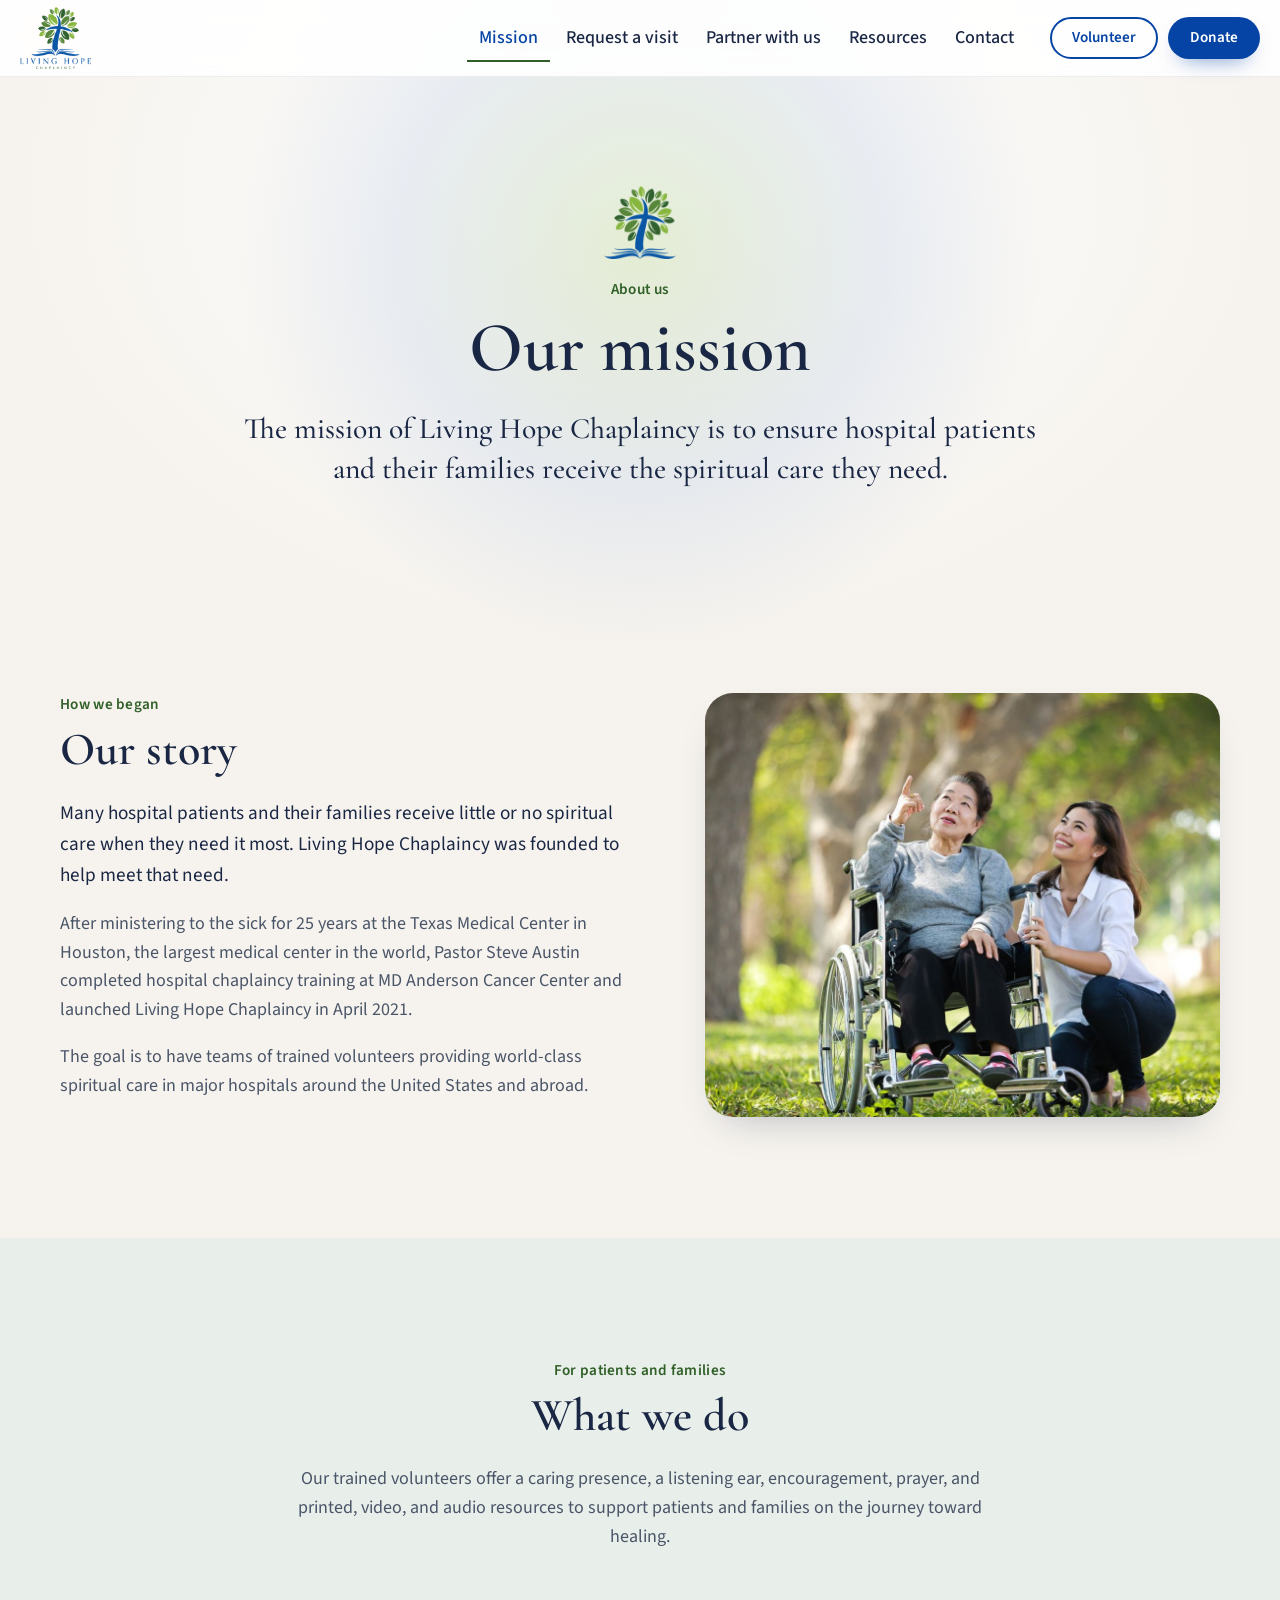
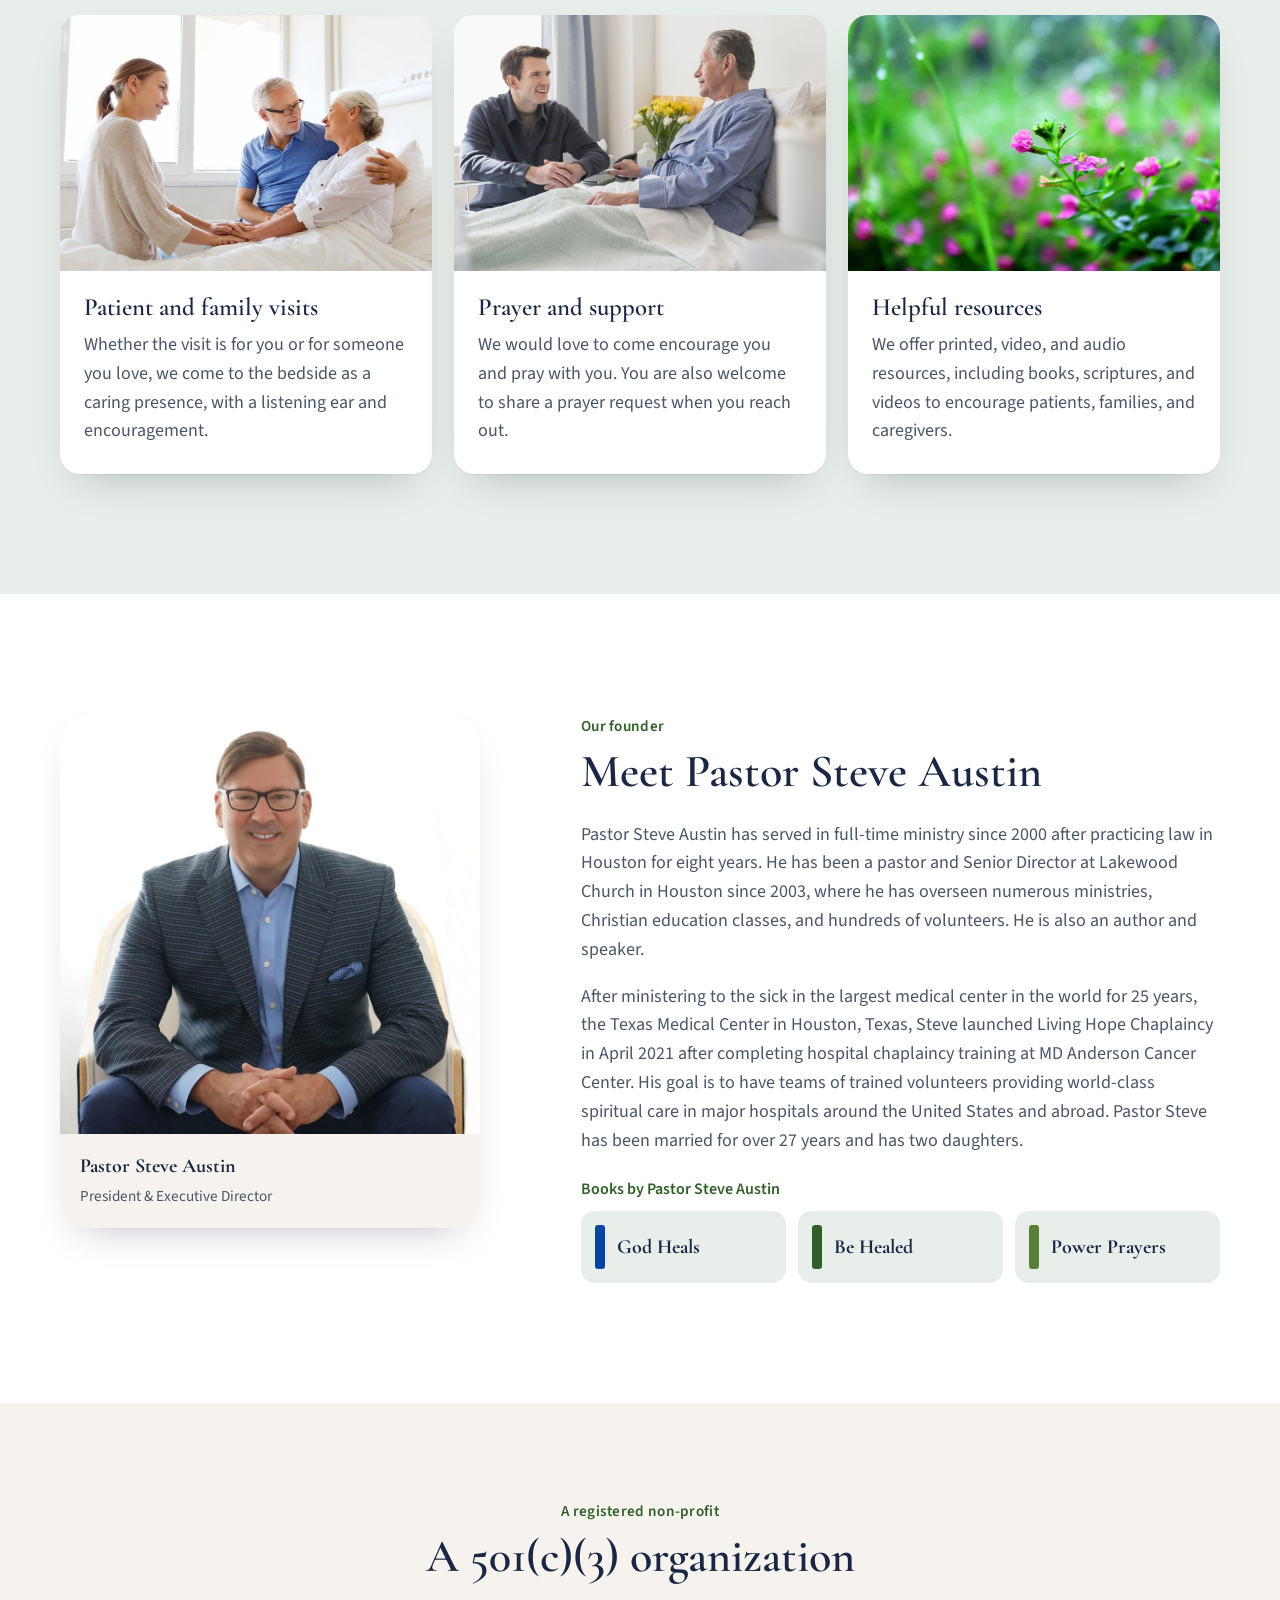
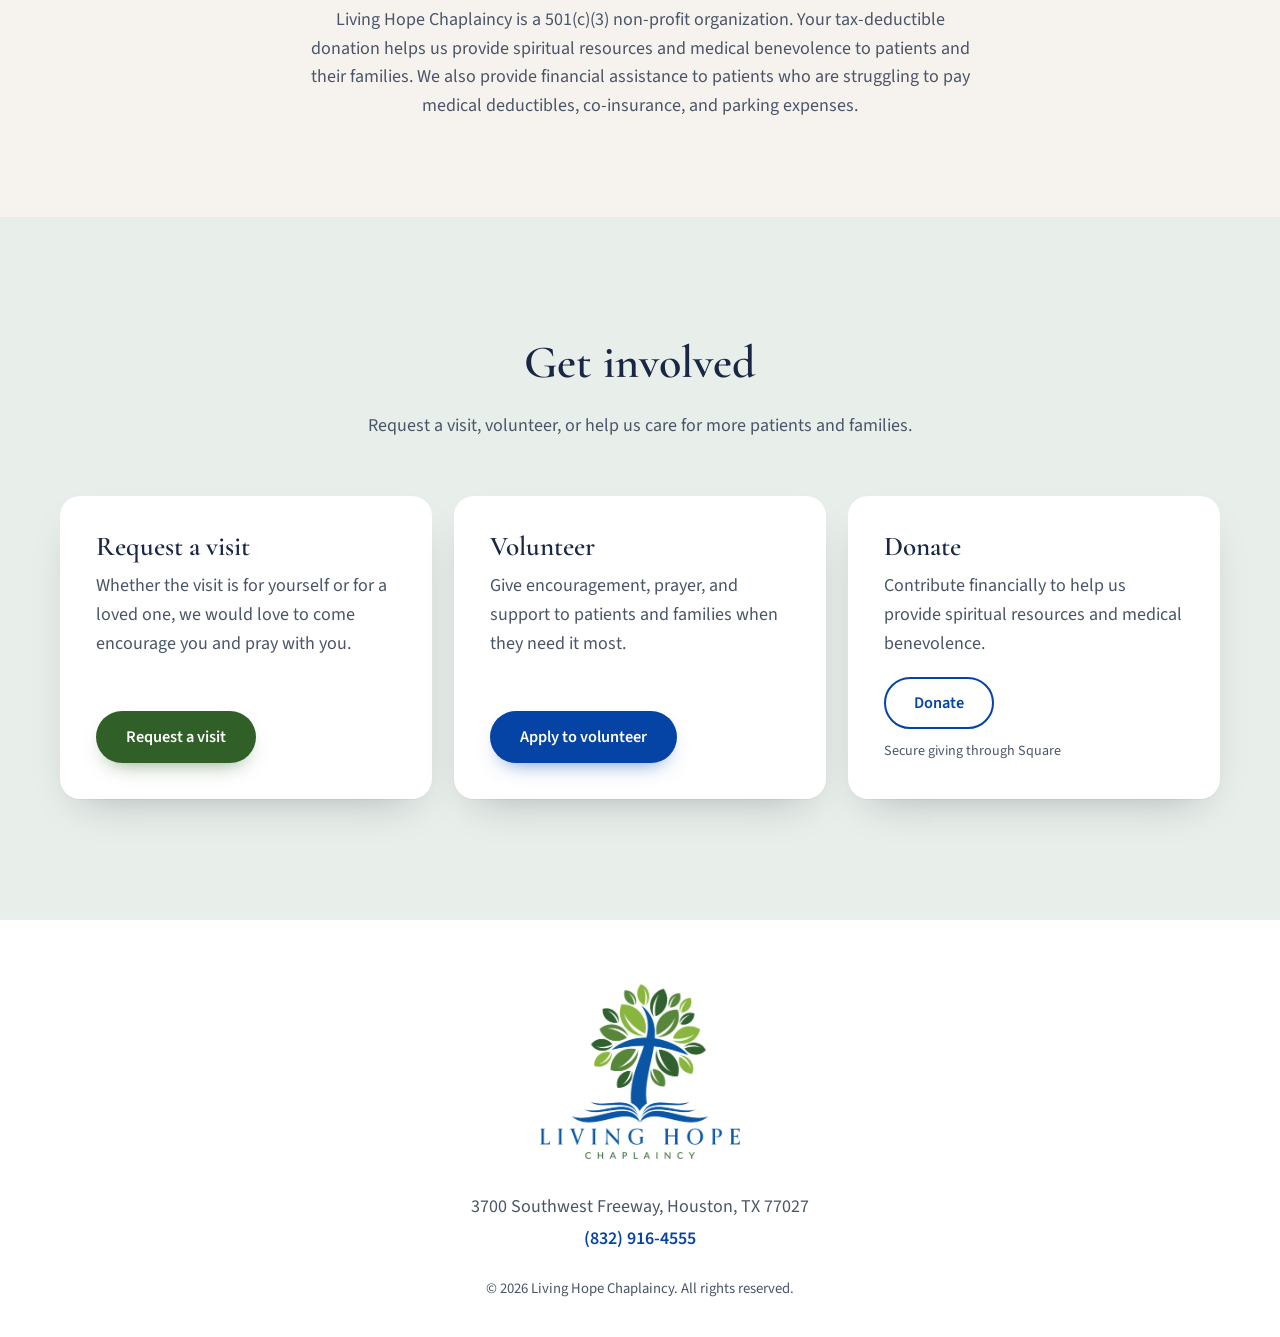
==== about.html @ fe4d86c7 "Sync the GitHub Pages site to the tested v2 files. Adds the About, Partners, and Volunteer pages, re" ====
<!doctype html>
<html lang="en">
<head>
  <meta charset="utf-8">
  <meta name="viewport" content="width=device-width, initial-scale=1">
  <title>Our mission | Living Hope Chaplaincy</title>
  <meta name="description" content="Living Hope Chaplaincy is a Houston 501(c)(3) hospital chaplaincy. Trained volunteers offer patients and families a caring presence, a listening ear, prayer, and helpful resources.">
  <meta name="theme-color" content="#0544A4">
  <meta property="og:title" content="Our mission | Living Hope Chaplaincy">
  <meta property="og:description" content="Hospital chaplaincy in Houston, founded by Pastor Steve Austin in 2021. Learn our story, meet our founder, and request a visit.">
  <meta property="og:image" content="images/lhc-logo.png">
  <meta property="og:type" content="website">
  <link rel="icon" type="image/png" href="images/favicon.png">
  <link rel="apple-touch-icon" href="images/favicon.png">
  <link rel="preconnect" href="https://fonts.googleapis.com">
  <link rel="preconnect" href="https://fonts.gstatic.com" crossorigin>
  <link href="https://fonts.googleapis.com/css2?family=Cormorant+Garamond:ital,wght@0,500;0,600;1,500&family=Source+Sans+3:wght@400;500;600&display=swap" rel="stylesheet">
  <link rel="stylesheet" href="styles.css">
  <link rel="stylesheet" href="about.css">
</head>
<body class="page-about">
  <a class="skip-link" href="#main">Skip to content</a>

  <header class="site-header is-visible" id="site-header">
    <div class="header-inner">
      <a class="brand" href="index.html" aria-label="Living Hope Chaplaincy, home">
        <img src="images/lhc-logo-header.png" alt="Living Hope Chaplaincy" width="420" height="367">
      </a>
      <nav class="primary-nav" id="primary-nav" aria-label="Main">
        <ul>
          <li><a href="about.html" aria-current="page">Mission</a></li>
          <li><a href="index.html#request-a-visit">Request a visit</a></li>
          <li><a href="partners.html">Partner with us</a></li>
          <li><a href="index.html#resources">Resources</a></li>
          <li><a href="#contact">Contact</a></li>
        </ul>
        <div class="nav-actions">
          <a class="btn btn-outline btn-sm" href="volunteer.html">Volunteer</a>
          <a class="btn btn-primary btn-sm" href="https://checkout.square.site/pay/e897458de79f40aaad937cbe521fdfe1" target="_blank" rel="noopener">Donate</a>
        </div>
      </nav>
      <button class="menu-toggle" aria-expanded="false" aria-controls="primary-nav" aria-label="Open menu"><span></span><span></span><span></span></button>
    </div>
  </header>

  <main id="main">
    <!-- 1. Hero: the mission statement -->
    <section class="page-hero about-hero" aria-labelledby="page-title">
      <div class="page-hero-glow" aria-hidden="true"></div>
      <div class="container page-hero-inner">
        <img class="page-hero-tree" src="images/tree-icon.png" alt="" width="158" height="160">
        <p class="eyebrow">About us</p>
        <h1 id="page-title">Our mission</h1>
        <p class="page-hero-sub lead-mission">The mission of Living Hope Chaplaincy is to ensure hospital patients and their families receive the spiritual care they need.</p>
      </div>
    </section>

    <!-- 2. Our story -->
    <section class="section about-story" id="our-story" aria-labelledby="story-title">
      <div class="container">
        <div class="split-block">
          <div class="split-copy reveal">
            <p class="eyebrow">How we began</p>
            <h2 id="story-title">Our story</h2>
            <p class="lead">Many hospital patients and their families receive little or no spiritual care when they need it most. Living Hope Chaplaincy was founded to help meet that need.</p>
            <p>After ministering to the sick for 25 years at the Texas Medical Center in Houston, the largest medical center in the world, Pastor Steve Austin completed hospital chaplaincy training at MD Anderson Cancer Center and launched Living Hope Chaplaincy in April 2021.</p>
            <p>The goal is to have teams of trained volunteers providing world-class spiritual care in major hospitals around the United States and abroad.</p>
          </div>
          <figure class="split-media reveal zoom-wrap">
            <img class="zoom" src="images/park-walk.jpg" alt="A young woman kneels beside an older woman in a wheelchair in a sunny park" width="1400" height="934" loading="lazy">
          </figure>
        </div>
      </div>
    </section>

    <!-- 3. What we do -->
    <section class="section about-work" id="what-we-do" aria-labelledby="work-title">
      <div class="container">
        <div class="work-head reveal">
          <p class="eyebrow">For patients and families</p>
          <h2 id="work-title">What we do</h2>
          <p>Our trained volunteers offer a caring presence, a listening ear, encouragement, prayer, and printed, video, and audio resources to support patients and families on the journey toward healing.</p>
        </div>
        <ul class="work-grid">
          <li class="work-card reveal">
            <figure class="zoom-wrap work-photo">
              <img class="zoom" src="images/family-visit.jpg" alt="A young woman and an older man sit at a hospital bedside, holding the hands of an older woman who smiles back at them" width="1320" height="880" loading="lazy">
            </figure>
            <h3>Patient and family visits</h3>
            <p>Whether the visit is for you or for someone you love, we come to the bedside as a caring presence, with a listening ear and encouragement.</p>
          </li>
          <li class="work-card reveal">
            <figure class="zoom-wrap work-photo">
              <img class="zoom" src="images/visit-bedside.jpg" alt="A visitor sits beside an older man in a hospital bed, both smiling as they talk" width="1333" height="1000" loading="lazy">
            </figure>
            <h3>Prayer and support</h3>
            <p>We would love to come encourage you and pray with you. You are also welcome to share a prayer request when you reach out.</p>
          </li>
          <li class="work-card reveal">
            <figure class="zoom-wrap work-photo">
              <img class="zoom" src="images/resources-flowers.jpg" alt="Small pink flowers in soft green grass" width="1200" height="800" loading="lazy">
            </figure>
            <h3>Helpful resources</h3>
            <p>We offer printed, video, and audio resources, including books, scriptures, and videos to encourage patients, families, and caregivers.</p>
          </li>
        </ul>
      </div>
    </section>

    <!-- 4. Meet Pastor Steve Austin -->
    <section class="section about-founder" id="pastor-steve" aria-labelledby="founder-title">
      <div class="container">
        <div class="founder-grid">
          <figure class="founder-photo reveal">
            <img src="images/pastor-steve-austin.jpg" alt="Portrait of Pastor Steve Austin, seated, in a navy jacket" width="900" height="1005" loading="lazy">
            <figcaption><strong>Pastor Steve Austin</strong><span>President &amp; Executive Director</span></figcaption>
          </figure>
          <div class="founder-text reveal">
            <p class="eyebrow">Our founder</p>
            <h2 id="founder-title">Meet Pastor Steve Austin</h2>
            <p>Pastor Steve Austin has served in full-time ministry since 2000 after practicing law in Houston for eight years. He has been a pastor and Senior Director at Lakewood Church in Houston since 2003, where he has overseen numerous ministries, Christian education classes, and hundreds of volunteers. He is also an author and speaker.</p>
            <p>After ministering to the sick in the largest medical center in the world for 25 years, the Texas Medical Center in Houston, Texas, Steve launched Living Hope Chaplaincy in April 2021 after completing hospital chaplaincy training at MD Anderson Cancer Center. His goal is to have teams of trained volunteers providing world-class spiritual care in major hospitals around the United States and abroad. Pastor Steve has been married for over 27 years and has two daughters.</p>
            <h3 class="res-head">Books by Pastor Steve Austin</h3>
            <ul class="books">
              <li><a href="https://a.co/d/0f8nFWCJ" target="_blank" rel="noopener"><span class="book-spine" aria-hidden="true"></span><strong>God Heals</strong></a></li>
              <li><a href="https://a.co/d/0fuXIICy" target="_blank" rel="noopener"><span class="book-spine green" aria-hidden="true"></span><strong>Be Healed</strong></a></li>
              <li><a href="https://a.co/d/01xyxK1m" target="_blank" rel="noopener"><span class="book-spine leaf" aria-hidden="true"></span><strong>Power Prayers</strong></a></li>
            </ul>
          </div>
        </div>
      </div>
    </section>

    <!-- 5. 501(c)(3) — only facts published on the live site -->
    <section class="section about-nonprofit" id="nonprofit" aria-labelledby="nonprofit-title">
      <div class="container nonprofit-inner reveal">
        <p class="eyebrow">A registered non-profit</p>
        <h2 id="nonprofit-title">A 501(c)(3) organization</h2>
        <p>Living Hope Chaplaincy is a 501(c)(3) non-profit organization. Your tax-deductible donation helps us provide spiritual resources and medical benevolence to patients and their families. We also provide financial assistance to patients who are struggling to pay medical deductibles, co-insurance, and parking expenses.</p>
      </div>
    </section>

    <!-- 6. Closing call to action -->
    <section class="section about-cta" id="get-involved" aria-labelledby="cta-title">
      <div class="container">
        <div class="cta-head reveal">
          <h2 id="cta-title">Get involved</h2>
          <p>Request a visit, volunteer, or help us care for more patients and families.</p>
        </div>
        <div class="cta-grid">
          <article class="cta-card reveal">
            <h3>Request a visit</h3>
            <p>Whether the visit is for yourself or for a loved one, we would love to come encourage you and pray with you.</p>
            <a class="btn btn-green" href="index.html#request-a-visit">Request a visit</a>
          </article>
          <article class="cta-card reveal">
            <h3>Volunteer</h3>
            <p>Give encouragement, prayer, and support to patients and families when they need it most.</p>
            <a class="btn btn-primary" href="volunteer.html#join">Apply to volunteer</a>
          </article>
          <article class="cta-card reveal">
            <h3>Donate</h3>
            <p>Contribute financially to help us provide spiritual resources and medical benevolence.</p>
            <a class="btn btn-outline" href="https://checkout.square.site/pay/e897458de79f40aaad937cbe521fdfe1" target="_blank" rel="noopener">Donate</a>
            <p class="donate-note">Secure giving through Square</p>
          </article>
        </div>
      </div>
    </section>
  </main>

  <footer class="site-footer" id="contact">
    <div class="container footer-inner">
      <a href="index.html" class="footer-logo" aria-label="Living Hope Chaplaincy, home"><img src="images/lhc-logo.png" alt="Living Hope Chaplaincy" width="900" height="787" loading="lazy"></a>
      <address>
        3700 Southwest Freeway, Houston, TX 77027<br>
        <a href="tel:+18329164555">(832) 916-4555</a>
      </address>
      <p class="copyright">© <span id="year">2026</span> Living Hope Chaplaincy. All rights reserved.</p>
    </div>
  </footer>

  <script src="script.js" defer></script>
</body>
</html>
---- styles.css ----
/* Living Hope Chaplaincy — homepage v2 (Steven's wireframe)
   Palette: blue #0544A4, deep blue #022C70, green #306028, parchment #F6F3EE, mist #E8EEE9, navy #1A2744 */
:root{
  --blue:#0544A4; --blue-deep:#022C70; --green:#306028; --leaf:#588038; --lime:#88B040;
  --parchment:#F6F3EE; --mist:#E8EEE9; --navy:#1A2744; --slate:#4A5568; --white:#fff;
  --serif:"Cormorant Garamond", Georgia, "Times New Roman", serif;
  --sans:"Source Sans 3", "Source Sans Pro", system-ui, -apple-system, "Segoe UI", sans-serif;
  --radius:20px; --shadow:0 18px 40px -22px rgba(26,39,68,.35);
  --ease:cubic-bezier(.22,.61,.36,1);
}
*,*::before,*::after{box-sizing:border-box}
html{scroll-behavior:smooth}
body{margin:0;font-family:var(--sans);font-size:18px;line-height:1.6;color:var(--navy);background:var(--parchment);-webkit-font-smoothing:antialiased;overflow-x:hidden}
img{max-width:100%;height:auto;display:block}
a{color:var(--blue)}
a:hover{color:var(--blue-deep)}
h1,h2,h3{font-family:var(--serif);font-weight:600;line-height:1.12;margin:0 0 .5em;color:var(--navy)}
h2{font-size:clamp(2.1rem,3.6vw,3rem)}
h3{font-size:1.6rem}
p{margin:0 0 1em}
:focus-visible{outline:3px solid var(--blue);outline-offset:3px;border-radius:6px}
.sr-only{position:absolute;width:1px;height:1px;padding:0;margin:-1px;overflow:hidden;clip:rect(0,0,0,0);border:0}
.skip-link{position:absolute;left:12px;top:-60px;background:var(--blue);color:#fff;padding:10px 16px;border-radius:8px;z-index:100}
.skip-link:focus{top:12px;color:#fff}
.container{width:min(1160px,100% - 48px);margin-inline:auto}
.section{padding:clamp(72px,10vw,120px) 0}
.eyebrow{font-weight:600;color:var(--green);font-size:.95rem;letter-spacing:.02em;margin-bottom:.5em}
.lead{font-size:1.2rem;color:var(--navy)}
.text-link{font-weight:600;text-decoration:none;display:inline-flex;gap:.4em;align-items:center}
.text-link span{transition:transform .3s var(--ease)}
.text-link:hover span{transform:translateX(4px)}

/* Buttons */
.btn{display:inline-flex;align-items:center;justify-content:center;gap:.5em;font-family:var(--sans);font-weight:600;font-size:1.02rem;line-height:1;padding:16px 28px;border-radius:999px;text-decoration:none;border:2px solid transparent;cursor:pointer;transition:background-color .25s,color .25s,border-color .25s,transform .25s var(--ease),box-shadow .25s}
.btn:hover{transform:translateY(-2px)}
.btn-sm{padding:11px 20px;font-size:.95rem}
.btn-lg{padding:18px 32px;font-size:1.08rem}
.btn-xl{padding:22px 64px;font-size:1.3rem;letter-spacing:.02em}
.btn-primary{background:var(--blue);color:#fff;box-shadow:0 10px 22px -12px rgba(5,68,164,.7)}
.btn-primary:hover{background:var(--blue-deep);color:#fff}
.btn-green{background:var(--green);color:#fff;box-shadow:0 10px 22px -12px rgba(48,96,40,.7)}
.btn-green:hover{background:#244a1e;color:#fff}
.btn-outline{background:transparent;color:var(--blue);border-color:var(--blue)}
.btn-outline:hover{background:var(--blue);color:#fff}
.btn-light{background:#fff;color:var(--blue-deep);box-shadow:0 18px 34px -16px rgba(0,0,0,.45)}
.btn-light:hover{background:var(--parchment);color:var(--blue-deep)}

/* Header (appears after the opening) */
.site-header{position:fixed;inset:0 0 auto 0;z-index:50;background:rgba(255,255,255,.9);backdrop-filter:saturate(1.4) blur(14px);-webkit-backdrop-filter:saturate(1.4) blur(14px);border-bottom:1px solid rgba(26,39,68,.08);transform:translateY(-105%);transition:transform .45s var(--ease)}
.site-header.is-visible,.site-header:focus-within{transform:none}
.header-inner{display:flex;align-items:center;justify-content:space-between;gap:20px;width:min(1240px,100% - 40px);margin-inline:auto;height:76px}
.brand img{height:62px;width:auto}
.primary-nav{display:flex;align-items:center;gap:24px}
.primary-nav ul{display:flex;gap:4px;list-style:none;margin:0;padding:0}
.primary-nav ul a{display:block;padding:10px 12px;border-radius:10px;color:var(--navy);text-decoration:none;font-weight:500}
.primary-nav ul a:hover{color:var(--blue);background:var(--mist)}
.menu-toggle{display:none;width:48px;height:48px;border:0;border-radius:12px;background:transparent;cursor:pointer;flex-direction:column;justify-content:center;align-items:center;gap:6px}
.menu-toggle span{display:block;width:24px;height:2px;background:var(--navy);border-radius:2px;transition:transform .3s,opacity .3s}
.menu-toggle[aria-expanded="true"] span:nth-child(1){transform:translateY(8px) rotate(45deg)}
.menu-toggle[aria-expanded="true"] span:nth-child(2){opacity:0}
.menu-toggle[aria-expanded="true"] span:nth-child(3){transform:translateY(-8px) rotate(-45deg)}

/* 1. Opening — pinned, scroll-scrubbed zoom into the tree */
.intro{--p:0;position:relative;height:280vh;background:radial-gradient(ellipse at 50% 40%,#fff 0%,var(--parchment) 70%)}
.intro-sticky{position:sticky;top:0;height:100vh;height:100svh;overflow:hidden;display:flex;flex-direction:column;align-items:center;justify-content:center;padding:24px;text-align:center}
.intro-glow{position:absolute;left:50%;top:40%;width:min(80vw,760px);aspect-ratio:1;transform:translate(-50%,-50%) scale(calc(1 + var(--p)*1.6));border-radius:50%;background:radial-gradient(circle,rgba(136,176,64,.24) 0%,rgba(5,68,164,.08) 42%,rgba(246,243,238,0) 70%);filter:blur(20px);opacity:calc(1 - var(--p)*.6);pointer-events:none}
.intro-tree-wrap{position:relative;z-index:1;opacity:0;animation:slowFade 2.6s .2s var(--ease) forwards}
.intro-tree{display:block;height:clamp(220px,46vh,460px);width:auto;aspect-ratio:1/1;overflow:visible;
  transform-origin:53.7% 45.1%; /* where the cross bar meets the trunk */
  transform:scale(calc(1 + var(--z,0)));
  opacity:calc(1 - var(--fade,0))}
/* Vector tree: every leaf and page is its own shape so it stays crisp at any zoom.
   No will-change here on purpose: Chrome would rasterize once and upscale (blurry). */
.tree-svg .lf{transform-box:view-box;
  /* scroll-driven sway: a few degrees, staggered per leaf, growing as you push in */
  transform:rotate(calc(sin(var(--sp,0) * 14rad + var(--i) * 1.3rad) * var(--amp,0) * 1deg))
            translate(calc(var(--s) * var(--sp,0) * 14px), calc(var(--sp,0) * -6px));
  animation:leafIdle 5.5s ease-in-out infinite alternate;animation-delay:calc(var(--i) * -0.43s)}
.intro.is-offscreen .tree-svg .lf{animation-play-state:paused}
@keyframes leafIdle{from{rotate:-1.1deg}to{rotate:1.1deg}}
.tree-svg .turn{transform-box:view-box;fill:#0A56A6;opacity:0;
  /* front view of a page turn: it lifts a little at the spine, narrows, and lands mirrored on the left */
  --lift:calc(var(--k) * (1 - var(--k)) * 4);
  transform:translateY(calc(var(--lift) * -46px)) rotate(calc(var(--lift) * -9deg)) scaleX(calc(1 - 2 * var(--k)))}
.tree-svg .turn-1{--k:var(--t1,0)}
.tree-svg .turn-2{--k:var(--t2,0)}
.tree-svg .turn.is-turning{opacity:1;fill:#3A78C2}
.intro-text{position:relative;z-index:2;margin-top:clamp(14px,2.6vh,28px);opacity:calc(1 - var(--p)*3.2);transform:translateY(calc(var(--p)*60px))}
.wordmark{font-size:clamp(2.4rem,5.4vw,4.4rem);font-weight:600;letter-spacing:.01em;margin:0 0 .12em;opacity:0;animation:fadeUp 1.6s 1.4s var(--ease) forwards}
.wm-blue{color:var(--blue)}
.wm-green{color:var(--green)}
.intro-tag{color:var(--slate);font-size:1.08rem;margin-bottom:1.3em;opacity:0;animation:fadeUp 1.4s 1.8s var(--ease) forwards}
.intro-ctas{display:flex;flex-wrap:wrap;justify-content:center;gap:12px;opacity:0;animation:fadeUp 1.4s 2.1s var(--ease) forwards}
.intro-veil{position:absolute;inset:0;z-index:3;background:var(--parchment);opacity:var(--veil,0);pointer-events:none}
.scroll-cue{position:absolute;z-index:4;bottom:22px;left:50%;transform:translateX(-50%);display:flex;flex-direction:column;align-items:center;gap:6px;color:var(--slate);text-decoration:none;font-size:.82rem;letter-spacing:.06em;opacity:0;animation:cueIn 1s 3s forwards}
.intro.is-moving .scroll-cue{visibility:hidden}
.scroll-cue-mouse{width:24px;height:38px;border:2px solid currentColor;border-radius:14px;display:flex;justify-content:center;padding-top:7px}
.scroll-cue-mouse span{width:3px;height:8px;border-radius:2px;background:currentColor;animation:wheel 2s infinite}
@keyframes wheel{0%{transform:translateY(0);opacity:1}70%{transform:translateY(10px);opacity:0}100%{opacity:0}}
@keyframes slowFade{from{opacity:0;transform:scale(.94)}to{opacity:1;transform:none}}
@keyframes fadeUp{from{opacity:0;transform:translateY(16px)}to{opacity:1;transform:none}}
@keyframes cueIn{to{opacity:.85}}

/* Reveal on scroll */
.reveal{opacity:0;transform:translateY(36px);transition:opacity 1s var(--ease),transform 1s var(--ease)}
.reveal.is-visible{opacity:1;transform:none}
.cards .reveal:nth-child(2),.gallery-row .reveal:nth-child(2){transition-delay:.12s}
.cards .reveal:nth-child(3),.gallery-row .reveal:nth-child(3){transition-delay:.24s}
.gallery-row .reveal:nth-child(4){transition-delay:.36s}
.zoom-wrap{overflow:hidden;margin:0}
.zoom{transform:scale(calc(1.1 - var(--zz,0)*.1));will-change:transform}

/* 2. Mission — rises over the opening as the zoom finishes */
.mission{position:relative;z-index:5;margin-top:-60vh;background:var(--parchment);border-radius:36px 36px 0 0;box-shadow:0 -30px 60px -40px rgba(26,39,68,.35)}
.mission-grid{display:grid;grid-template-columns:.85fr 1.15fr;gap:clamp(36px,6vw,84px);align-items:center}
.mission-photo{margin:0;background:#fff;border-radius:28px;overflow:hidden;box-shadow:var(--shadow);max-width:420px}
.mission-photo img{aspect-ratio:1/1;object-fit:cover;object-position:50% 15%;width:100%}
.mission-photo figcaption{padding:16px 22px;display:flex;flex-direction:column}
.mission-photo figcaption span{color:var(--slate);font-size:.95rem}
.mission-text p:not(.lead):not(.eyebrow){color:var(--slate)}

/* 3. Request a visit */
.visit{background:var(--mist)}
.visit-grid{display:grid;grid-template-columns:1.05fr .95fr;gap:clamp(36px,6vw,80px);align-items:center}
.visit-text p:not(.lead):not(.eyebrow):not(.verse){color:var(--slate)}
.visit-actions{display:flex;flex-wrap:wrap;align-items:center;gap:16px;margin:28px 0 24px}
.phone-card{display:inline-flex;align-items:center;gap:14px;padding:10px 22px 10px 10px;background:#fff;border-radius:999px;text-decoration:none;color:var(--navy);box-shadow:0 10px 24px -18px rgba(26,39,68,.5)}
.phone-card:hover{color:var(--blue)}
.phone-icon{display:grid;place-items:center;width:46px;height:46px;border-radius:50%;background:var(--blue);color:#fff}
.phone-card small{display:block;color:var(--slate);font-size:.85rem;line-height:1.2}
.phone-card strong{font-size:1.2rem;line-height:1.2}
.verse{font-family:var(--serif);font-size:1.2rem;color:var(--green);margin:0}
.verse span{font-family:var(--sans);font-size:.88rem;color:var(--slate);margin-left:.3em}
.visit-photo{border-radius:28px;box-shadow:var(--shadow);aspect-ratio:4/3.4}
.visit-photo img{width:100%;height:100%;object-fit:cover;object-position:60% 50%}

/* 4. Partner */
.partner-head{display:flex;align-items:center;justify-content:center;gap:18px;text-align:center;margin-bottom:48px}
.partner-head h2{margin:0}
.tree-icon{width:56px;height:auto;flex:none}
.cards{display:grid;grid-template-columns:repeat(3,1fr);gap:28px}
.card{display:flex;flex-direction:column;background:#fff;border-radius:var(--radius);overflow:hidden;box-shadow:0 1px 0 rgba(26,39,68,.06),var(--shadow);transition:transform .4s var(--ease),box-shadow .4s}
.card:hover{transform:translateY(-6px);box-shadow:0 30px 50px -28px rgba(26,39,68,.45)}
.card figure{aspect-ratio:16/11}
.card figure img{width:100%;height:100%;object-fit:cover}
.card-body{padding:24px 26px 28px;display:flex;flex-direction:column;flex:1}
.card-body h3{margin-bottom:.3em}
.card-body p{color:var(--slate);flex:1}

/* 5. Resources */
.resources{background:#fff}
.resources-grid{display:grid;grid-template-columns:1fr 1fr;gap:clamp(36px,6vw,80px);align-items:center}
.resources-photo{border-radius:28px;box-shadow:var(--shadow);aspect-ratio:4/5}
.resources-photo img{width:100%;height:100%;object-fit:cover}
.resources-text>p{color:var(--slate)}
.res-head{font-family:var(--sans);font-size:1rem;font-weight:600;color:var(--green);margin:26px 0 12px}
.books{list-style:none;padding:0;margin:0;display:grid;grid-template-columns:repeat(3,1fr);gap:12px}
.books a{display:flex;gap:12px;align-items:center;padding:14px;background:var(--parchment);border-radius:14px;text-decoration:none;color:var(--navy);transition:transform .3s var(--ease),background-color .3s}
.books a:hover{transform:translateY(-3px);background:var(--mist);color:var(--navy)}
.books strong{font-family:var(--serif);font-size:1.25rem;line-height:1.1}
.book-spine{flex:0 0 10px;height:44px;border-radius:3px;background:var(--blue)}
.book-spine.green{background:var(--green)}
.book-spine.leaf{background:var(--leaf)}
.res-list{list-style:none;padding:0;margin:0 0 22px;display:grid;grid-template-columns:1fr 1fr;gap:10px}
.res-list a{display:flex;justify-content:space-between;align-items:center;gap:10px;padding:13px 16px;border:1px solid rgba(26,39,68,.12);border-radius:12px;text-decoration:none;color:var(--navy);font-weight:500;transition:border-color .25s,background-color .25s}
.res-list a:hover{border-color:var(--blue);background:var(--parchment)}
.res-list small{flex:none;font-size:.78rem;font-weight:600;color:var(--green);background:var(--mist);padding:3px 9px;border-radius:999px}

/* 6. Donate */
.donate{position:relative;overflow:hidden;isolation:isolate;padding:clamp(88px,12vw,150px) 0;color:#fff;text-align:center}
.donate-bg{position:absolute;inset:0;z-index:-1;background:
  radial-gradient(ellipse at 20% 20%,rgba(136,176,64,.35),transparent 55%),
  linear-gradient(120deg,var(--blue-deep),var(--blue) 50%,var(--green))}
.donate-inner{max-width:780px}
.donate h2{color:#fff;font-size:clamp(2.2rem,4.4vw,3.6rem)}
.donate p{font-size:1.18rem;opacity:.95;margin-bottom:1.6em}
.donate .donate-note{font-size:.92rem;opacity:.8;margin:1em 0 0}

/* 7. Subscribe */
.subscribe{padding-bottom:clamp(56px,8vw,90px)}
.divider{border:0;height:1px;background:linear-gradient(90deg,transparent,rgba(26,39,68,.25),transparent);margin:0 0 clamp(56px,8vw,90px)}
.subscribe-inner{text-align:center;max-width:640px;margin-inline:auto}
.subscribe-inner>p{color:var(--slate)}
.subscribe-form{display:flex;gap:10px;margin-top:22px}
.subscribe-form input{flex:1;min-width:0;padding:16px 22px;border-radius:999px;border:1px solid rgba(26,39,68,.22);font:inherit;font-size:1rem;background:#fff;color:var(--navy)}
.subscribe-form input:focus{outline:3px solid rgba(5,68,164,.3);border-color:var(--blue)}
.form-msg{min-height:1.4em;margin:12px 0 0;color:var(--green);font-size:.95rem}

/* 8. Gallery strip */
.gallery-row{list-style:none;margin:0;padding:0;display:grid;grid-template-columns:repeat(4,1fr)}
.gallery-row li{aspect-ratio:1/1;overflow:hidden}
.gallery-row img{width:100%;height:100%;object-fit:cover;transition:transform 1.2s var(--ease)}
.gallery-row li:hover img{transform:scale(1.06)}

/* 9. Socials */
.socials{text-align:center;padding:clamp(64px,8vw,96px) 0}
.socials h2{font-size:clamp(1.9rem,3vw,2.5rem)}
.social-row{list-style:none;margin:20px 0 0;padding:0;display:flex;justify-content:center;gap:22px}
.social{display:grid;place-items:center;width:64px;height:64px;border-radius:50%;background:#fff;color:var(--blue);box-shadow:0 10px 24px -16px rgba(26,39,68,.5),inset 0 0 0 1px rgba(5,68,164,.15);transition:background-color .25s,color .25s,transform .25s var(--ease)}
.social svg{width:26px;height:26px}
.social:hover{background:var(--blue);color:#fff;transform:translateY(-3px)}

/* 10. Footer */
.site-footer{background:#fff;border-top:1px solid rgba(26,39,68,.08);padding:64px 0 36px;text-align:center}
.footer-logo{display:inline-block}
.footer-logo img{width:200px;margin:0 auto 22px}
.site-footer address{font-style:normal;color:var(--slate);line-height:1.8}
.site-footer address a{font-weight:600;text-decoration:none}
.copyright{margin:22px 0 0;color:var(--slate);font-size:.92rem}

/* ===== Partners page (partners.html) ===== */
section[id],[id="contact-us"]{scroll-margin-top:96px}
.primary-nav ul a[aria-current="page"]{color:var(--blue);box-shadow:inset 0 -2px 0 var(--green);border-radius:0}
.page-hero{position:relative;overflow:hidden;isolation:isolate;padding:calc(76px + clamp(56px,9vw,110px)) 0 clamp(56px,8vw,96px);text-align:center;background:radial-gradient(ellipse at 50% 30%,#fff 0%,var(--parchment) 70%)}
.page-hero-glow{position:absolute;left:50%;top:38%;width:min(90vw,820px);aspect-ratio:1;transform:translate(-50%,-50%);border-radius:50%;background:radial-gradient(circle,rgba(136,176,64,.22) 0%,rgba(5,68,164,.08) 42%,rgba(246,243,238,0) 70%);z-index:-1;pointer-events:none}
.page-hero-inner{max-width:820px}
.page-hero-tree{width:72px;height:auto;margin:0 auto 18px;animation:slowFade 1.6s var(--ease) both}
.page-hero h1{font-size:clamp(2.5rem,5.6vw,4.4rem);margin-bottom:.3em;animation:fadeUp 1.2s .2s var(--ease) both}
.page-hero .eyebrow{animation:fadeUp 1.2s .1s var(--ease) both}
.page-hero-sub{font-size:clamp(1.1rem,1.6vw,1.28rem);color:var(--slate);max-width:640px;margin:0 auto 2em;animation:fadeUp 1.2s .35s var(--ease) both}
.switcher{display:inline-flex;gap:6px;padding:6px;background:#fff;border-radius:999px;box-shadow:0 12px 30px -18px rgba(26,39,68,.45),inset 0 0 0 1px rgba(26,39,68,.06);animation:fadeUp 1.2s .5s var(--ease) both}
.switch-btn{display:inline-flex;align-items:center;gap:8px;padding:12px 22px;border-radius:999px;text-decoration:none;font-weight:600;color:var(--navy);transition:background-color .25s,color .25s}
.switch-btn svg{width:20px;height:20px;color:var(--green)}
.switch-btn:hover,.switch-btn.is-active{background:var(--blue);color:#fff}
.switch-btn:hover svg,.switch-btn.is-active svg{color:#fff}
.partner-block{border-top:1px solid rgba(26,39,68,.06)}
.churches-block{background:var(--mist)}
.split-block{display:grid;grid-template-columns:1.05fr .95fr;gap:clamp(36px,6vw,80px);align-items:center}
.split-block.reverse .split-media{order:-1}
.split-copy p:not(.lead):not(.eyebrow){color:var(--slate)}
.split-copy .btn{margin-top:.6em}
.split-media{border-radius:28px;box-shadow:var(--shadow);aspect-ratio:4/3.3}
.split-media img{width:100%;height:100%;object-fit:cover}
.pledge{margin:clamp(56px,8vw,88px) 0 0;background:#fff;border-radius:28px;padding:clamp(28px,4vw,48px);box-shadow:0 1px 0 rgba(26,39,68,.05),var(--shadow)}
.pledge h3{text-align:center;font-size:clamp(1.7rem,2.6vw,2.2rem);margin-bottom:.9em}
.pledge-list{list-style:none;margin:0;padding:0;display:grid;grid-template-columns:repeat(2,1fr);gap:14px 36px}
.pledge-list li{position:relative;padding-left:34px;color:var(--navy)}
.pledge-list li::before{content:"";position:absolute;left:0;top:.2em;width:22px;height:22px;border-radius:50%;background:var(--mist) url("data:image/svg+xml,%3Csvg xmlns='http://www.w3.org/2000/svg' viewBox='0 0 24 24'%3E%3Cpath fill='none' stroke='%23306028' stroke-width='3' stroke-linecap='round' stroke-linejoin='round' d='M6 12.5l4 4 8-9'/%3E%3C/svg%3E") center/14px no-repeat}
.screening{margin-top:clamp(56px,8vw,88px)}
.screening-head{text-align:center;max-width:640px;margin:0 auto 32px}
.screening-head h3{font-size:clamp(1.7rem,2.6vw,2.2rem)}
.screening-head p{color:var(--slate)}
.steps{list-style:none;margin:0;padding:0;display:grid;grid-template-columns:repeat(3,1fr);gap:22px}
.steps li,.benefit,.way{background:#fff;border-radius:var(--radius);padding:26px;box-shadow:0 1px 0 rgba(26,39,68,.05),0 14px 30px -24px rgba(26,39,68,.45)}
.steps h4,.benefit h4,.way h4,.training h4{font-family:var(--serif);font-size:1.45rem;font-weight:600;margin:.2em 0 .35em;line-height:1.15}
.steps p,.benefit p,.way p,.training p{color:var(--slate);margin:0}
.step-num,.way-num{display:grid;place-items:center;width:40px;height:40px;border-radius:50%;background:var(--blue);color:#fff;font-weight:600}
.way-num{background:var(--green)}
.training{margin-top:22px;background:var(--parchment);border-radius:var(--radius);padding:26px 30px;border-left:4px solid var(--green)}
.sub-head{font-size:clamp(1.7rem,2.6vw,2.2rem);text-align:center;margin:clamp(56px,8vw,84px) 0 28px}
.benefits{display:grid;grid-template-columns:repeat(3,1fr);gap:22px}
.ways{display:grid;grid-template-columns:repeat(2,1fr);gap:22px}
.way p{margin-bottom:14px}
.contact-grid{display:grid;grid-template-columns:.8fr 1.2fr;gap:clamp(36px,6vw,80px);align-items:start}
.contact-aside>p{color:var(--slate)}
.contact-alt{display:grid;gap:18px;margin-top:26px;justify-items:start}
.contact-alt address{font-style:normal;color:var(--slate);line-height:1.7}
.form-card{background:#fff;border-radius:28px;padding:clamp(24px,4vw,44px);box-shadow:0 1px 0 rgba(26,39,68,.05),var(--shadow)}
.form-grid{display:grid;grid-template-columns:1fr 1fr;gap:18px 20px}
.field{display:flex;flex-direction:column;gap:6px;min-width:0}
.field-full{grid-column:1/-1}
.field label{font-weight:600;font-size:.96rem}
.req{color:#9b2c2c}
.field input,.field select,.field textarea{width:100%;font:inherit;font-size:1rem;color:var(--navy);background:var(--parchment);border:1px solid rgba(26,39,68,.18);border-radius:12px;padding:13px 14px;transition:border-color .2s,box-shadow .2s,background-color .2s}
.field textarea{resize:vertical;min-height:130px}
.field input:focus,.field select:focus,.field textarea:focus{outline:none;border-color:var(--blue);background:#fff;box-shadow:0 0 0 3px rgba(5,68,164,.18)}
.field [aria-invalid="true"]{border-color:#9b2c2c;box-shadow:0 0 0 3px rgba(155,44,44,.12)}
.hp{position:absolute;left:-9999px;width:1px;height:1px;overflow:hidden}
.form-note{font-size:.88rem;color:var(--slate);margin:14px 0}
.form-error{color:#9b2c2c;font-weight:600;margin:0 0 14px}
.partner-form .btn{width:100%}
.form-thanks{text-align:center;padding:30px 10px}
.form-thanks img{width:64px;margin:0 auto 14px}
.form-thanks h3{font-size:2rem}
.form-thanks p{color:var(--slate)}
@media (max-width:980px){
  .split-block,.contact-grid{grid-template-columns:1fr}
  .split-block .split-media,.split-block.reverse .split-media{order:-1;aspect-ratio:16/10}
  .steps,.benefits{grid-template-columns:1fr;max-width:620px;margin-inline:auto}
  .ways{grid-template-columns:1fr;max-width:620px;margin-inline:auto}
  .pledge-list{grid-template-columns:1fr}
}
@media (max-width:560px){
  .switcher{display:flex;width:100%}
  .switch-btn{flex:1;justify-content:center;padding:12px 10px;font-size:.95rem}
  .form-grid{grid-template-columns:1fr}
  .split-copy .btn{width:100%;white-space:normal;text-align:center;line-height:1.25}
}
@media (prefers-reduced-motion:reduce){
  .page-hero-tree,.page-hero h1,.page-hero .eyebrow,.page-hero-sub,.switcher{animation:none!important;opacity:1}
}

/* ===== Header actions (Volunteer + Donate) ===== */
.nav-actions{display:flex;align-items:center;gap:10px}
.nav-actions .btn-outline[aria-current="page"]{background:var(--mist)}
.nav-actions .btn-outline[aria-current="page"]:hover{background:var(--blue);color:#fff}

/* ===== Volunteer page (volunteer.html) ===== */
.section-head{text-align:center;max-width:680px;margin:0 auto clamp(32px,4vw,48px)}
.section-head p:not(.eyebrow){color:var(--slate)}
.offer-list{list-style:none;margin:clamp(40px,6vw,64px) 0 0;padding:0;display:grid;grid-template-columns:repeat(4,1fr);gap:18px}
.offer-list li{display:flex;align-items:center;gap:14px;background:#fff;border-radius:var(--radius);padding:18px 20px;font-family:var(--serif);font-size:1.35rem;font-weight:600;line-height:1.2;box-shadow:0 1px 0 rgba(26,39,68,.05),0 14px 30px -24px rgba(26,39,68,.45)}
.offer-icon,.req-icon{flex:none;display:grid;place-items:center;width:46px;height:46px;border-radius:50%;background:var(--mist);color:var(--green)}
.offer-icon svg,.req-icon svg{width:22px;height:22px}
.page-volunteer .pledge{margin-top:22px}
.req-grid{display:grid;grid-template-columns:repeat(3,1fr);gap:22px}
.req-card{background:#fff;border-radius:var(--radius);padding:26px;box-shadow:0 1px 0 rgba(26,39,68,.05),0 14px 30px -24px rgba(26,39,68,.45)}
.req-card .req-icon{background:var(--blue);color:#fff;margin-bottom:14px}
.req-card h3{font-size:1.45rem;margin:0 0 .3em}
.req-card p{color:var(--slate);margin:0}
.steps-4{grid-template-columns:repeat(4,1fr)}
.forms-section{background:linear-gradient(180deg,var(--parchment) 0%,#fff 100%);border-top:1px solid rgba(26,39,68,.06)}
.form-tabs{display:grid;grid-template-columns:1fr 1fr;gap:16px;max-width:760px;margin:0 auto 26px}
.form-tab{display:flex;flex-direction:column;align-items:flex-start;gap:2px;padding:18px 22px;border-radius:18px;border:2px solid rgba(26,39,68,.1);background:#fff;color:var(--navy);font:inherit;text-align:left;cursor:pointer;transition:border-color .25s,background-color .25s,color .25s,box-shadow .25s}
.form-tab strong{font-family:var(--serif);font-size:1.5rem;font-weight:600;line-height:1.15}
.form-tab small{color:var(--slate);font-size:.95rem}
.form-tab:hover{border-color:var(--blue)}
.form-tab[aria-selected="true"]{background:var(--blue);border-color:var(--blue);color:#fff;box-shadow:0 14px 28px -18px rgba(5,68,164,.8)}
.form-tab[aria-selected="true"] small{color:rgba(255,255,255,.85)}
.form-panels{display:grid;gap:28px}
.form-panel{display:grid;grid-template-columns:.85fr 1.15fr;gap:clamp(24px,4vw,48px);align-items:center;background:#fff;border-radius:28px;padding:clamp(24px,4vw,44px);box-shadow:0 1px 0 rgba(26,39,68,.05),var(--shadow)}
.form-panel:focus{outline:none}
.tabs-ready .form-panel[hidden]{display:none}
.panel-copy h3{font-size:clamp(1.8rem,2.8vw,2.3rem)}
.panel-copy>p:not(.eyebrow):not(.form-note){color:var(--slate)}
.panel-copy .btn{margin-top:.4em}
.panel-copy .form-note{margin:10px 0 0}
.embed-slot{min-height:300px;border-radius:20px;background:var(--parchment);border:2px dashed rgba(26,39,68,.16);display:grid;place-items:center;padding:28px}
.embed-slot:has(iframe),.embed-slot:has(.cognito){border:0;background:none;padding:0;place-items:stretch}
.embed-placeholder{text-align:center;max-width:340px;color:var(--slate)}
.embed-placeholder img{width:56px;margin:0 auto 12px;opacity:.85}
.embed-placeholder p{margin:0 0 .4em}
.embed-placeholder .embed-title{font-family:var(--serif);font-size:1.5rem;font-weight:600;color:var(--navy);line-height:1.2}
.embed-slot.is-coming-soon{border-style:solid;background:var(--mist)}
.volunteer-contact{padding-top:0;background:#fff}
.contact-card{display:grid;grid-template-columns:1.2fr .8fr;gap:28px;align-items:center;background:linear-gradient(135deg,var(--blue) 0%,var(--blue-deep) 100%);color:#fff;border-radius:28px;padding:clamp(28px,5vw,56px);box-shadow:var(--shadow)}
.contact-card h2{color:#fff}
.contact-card .eyebrow{color:#cfe3b4}
.contact-card-copy p:last-child{color:rgba(255,255,255,.88);margin:0}
.contact-card-actions{display:grid;gap:14px;justify-items:start}
@media (max-width:980px){
  .offer-list{grid-template-columns:repeat(2,1fr)}
  .req-grid{grid-template-columns:repeat(2,1fr)}
  .steps-4{grid-template-columns:repeat(2,1fr);max-width:none}
  .form-panel{grid-template-columns:1fr}
  .contact-card{grid-template-columns:1fr}
  .nav-actions{flex-direction:column;align-items:stretch}
}
@media (max-width:560px){
  .req-grid,.steps-4{grid-template-columns:1fr}
  .offer-list{gap:12px}
  .offer-list li{flex-direction:column;text-align:center;gap:10px;padding:18px 12px;font-size:1.2rem}
  .form-tabs{gap:10px}
  .form-tab{padding:14px 14px}
  .form-tab strong{font-size:1.25rem}
  .form-tab small{font-size:.85rem}
  .panel-copy .btn,.contact-card-actions .btn{width:100%;white-space:normal;text-align:center;line-height:1.25}
  .contact-card-actions{justify-items:stretch}
  .embed-slot{min-height:240px}
}

/* Responsive */
@media (max-width:980px){
  .menu-toggle{display:flex}
  .primary-nav{position:fixed;inset:76px 0 auto 0;flex-direction:column;align-items:stretch;gap:16px;padding:12px 24px 24px;background:#fff;box-shadow:0 20px 30px -20px rgba(26,39,68,.4);opacity:0;visibility:hidden;transform:translateY(-10px);transition:opacity .25s,transform .25s,visibility .25s}
  .primary-nav.is-open{opacity:1;visibility:visible;transform:none}
  .primary-nav ul{flex-direction:column}
  .primary-nav ul a{padding:14px 4px;font-size:1.1rem;border-bottom:1px solid rgba(26,39,68,.08);border-radius:0}
  .mission-grid,.visit-grid,.resources-grid{grid-template-columns:1fr}
  .mission-photo{max-width:360px;margin-inline:auto}
  .visit-photo{order:-1;aspect-ratio:16/10}
  .resources-photo{aspect-ratio:16/9}
  .cards{grid-template-columns:1fr;max-width:560px;margin-inline:auto}
  .gallery-row{grid-template-columns:repeat(2,1fr)}
}
@media (max-width:560px){
  body{font-size:17px}
  .container{width:calc(100% - 36px)}
  .intro{height:250vh}
  .mission{margin-top:-50vh;border-radius:28px 28px 0 0}
  .intro-tree{height:clamp(190px,36vh,300px)}
  .intro-ctas{flex-direction:column;align-items:stretch;width:min(300px,100%);margin-inline:auto}
  .partner-head{flex-direction:column;gap:10px}
  .books,.res-list{grid-template-columns:1fr}
  .subscribe-form{flex-direction:column}
  .btn-xl{padding:20px 48px;width:100%;max-width:320px}
  .social-row{gap:14px}
  .social{width:58px;height:58px}
}

/* Reduced motion: no pinning or zoom; everything visible */
@media (prefers-reduced-motion:reduce){
  html{scroll-behavior:auto}
  *,*::before,*::after{animation:none!important;transition:none!important}
  .intro{height:auto}
  .mission{margin-top:0;border-radius:0;box-shadow:none}
  .intro-sticky{position:relative;min-height:100svh;height:auto}
  .intro-tree-wrap,.wordmark,.intro-tag,.intro-ctas,.scroll-cue{opacity:1}
  .intro-tree{transform:none;opacity:1}
  .tree-svg .lf,.tree-svg .turn{transform:none!important;rotate:none!important;animation:none!important}
  .tree-svg .turn{opacity:0!important}
  .intro-text{opacity:1;transform:none}
  .intro-veil{display:none}
  .reveal{opacity:1;transform:none}
  .zoom{transform:none}
  .site-header{transform:none}
}
---- about.css ----
/* Living Hope Chaplaincy — About / Our Mission (about.html)
   Page-specific styles only. Shared type, header, footer, buttons,
   reveals, and page-hero live in styles.css. */

.page-about .lead-mission{
  font-family:var(--serif);
  font-size:clamp(1.35rem,2.4vw,1.85rem);
  font-weight:500;
  line-height:1.35;
  color:var(--navy);
  max-width:34em;
  margin-inline:auto;
}

/* Story sits on parchment, then the work band shifts to mist */
.about-story{padding-top:clamp(24px,4vw,48px)}
.about-story .split-copy p:not(.lead):not(.eyebrow){color:var(--slate)}

.about-work{background:var(--mist)}
.work-head{text-align:center;max-width:720px;margin:0 auto clamp(40px,6vw,64px)}
.work-head p:not(.eyebrow){color:var(--slate)}
.work-grid{list-style:none;margin:0;padding:0;display:grid;grid-template-columns:repeat(3,1fr);gap:22px}
.work-card{background:#fff;border-radius:var(--radius);overflow:hidden;box-shadow:0 1px 0 rgba(26,39,68,.05),var(--shadow);display:flex;flex-direction:column}
.work-photo{aspect-ratio:16/11;border-radius:0}
.work-photo img{width:100%;height:100%;object-fit:cover}
.work-card h3{font-size:1.55rem;margin:22px 24px 8px;line-height:1.2}
.work-card p{color:var(--slate);margin:0 24px 28px}
.work-grid .reveal:nth-child(2){transition-delay:.12s}
.work-grid .reveal:nth-child(3){transition-delay:.24s}

/* Founder: portrait + bio, echoing the homepage mission photo treatment */
.about-founder{background:#fff}
.founder-grid{display:grid;grid-template-columns:.82fr 1.18fr;gap:clamp(36px,6vw,84px);align-items:start}
.founder-photo{margin:0;background:var(--parchment);border-radius:28px;overflow:hidden;box-shadow:var(--shadow);max-width:420px}
.founder-photo img{aspect-ratio:1/1;object-fit:cover;object-position:50% 15%;width:100%}
.founder-photo figcaption{padding:16px 20px 20px;display:flex;flex-direction:column;gap:2px}
.founder-photo figcaption strong{font-family:var(--serif);font-size:1.25rem}
.founder-photo figcaption span{color:var(--slate);font-size:.95rem}
.founder-text p:not(.eyebrow){color:var(--slate)}
.founder-text .lead{color:var(--navy)}
.about-founder .books{margin-top:4px}
.about-founder .books a{background:var(--mist)}
.about-founder .books a:hover{background:var(--parchment)}

/* Quiet 501(c)(3) band */
.about-nonprofit{background:var(--parchment);text-align:center;padding-block:clamp(64px,8vw,96px)}
.nonprofit-inner{max-width:680px}
.nonprofit-inner p:not(.eyebrow){color:var(--slate);margin:0}

/* Closing actions */
.about-cta{background:var(--mist)}
.cta-head{text-align:center;max-width:640px;margin:0 auto clamp(36px,5vw,56px)}
.cta-head p:not(.eyebrow){color:var(--slate)}
.cta-grid{display:grid;grid-template-columns:repeat(3,1fr);gap:22px}
.cta-card{background:#fff;border-radius:var(--radius);padding:clamp(24px,3vw,36px);box-shadow:0 1px 0 rgba(26,39,68,.05),var(--shadow);display:flex;flex-direction:column;align-items:flex-start}
.cta-card h3{font-size:1.7rem;margin-bottom:.35em}
.cta-card p{color:var(--slate)}
.cta-card .btn{margin-top:auto}
.cta-card .donate-note{font-size:.88rem;margin:.8em 0 0;color:var(--slate)}
.cta-grid .reveal:nth-child(2){transition-delay:.12s}
.cta-grid .reveal:nth-child(3){transition-delay:.24s}

@media (max-width:980px){
  .work-grid,.cta-grid,.founder-grid{grid-template-columns:1fr}
  .founder-photo{max-width:360px;margin-inline:auto}
  .work-grid,.cta-grid{max-width:560px;margin-inline:auto}
  .about-story .split-block{grid-template-columns:1fr}
}

@media (max-width:560px){
  .about-founder .books{grid-template-columns:1fr}
  .cta-card .btn{width:100%}
  .work-card h3{margin-inline:20px}
  .work-card p{margin-inline:20px}
}

@media (prefers-reduced-motion:reduce){
  .work-grid .reveal,
  .cta-grid .reveal{transition:none;transition-delay:0s}
}
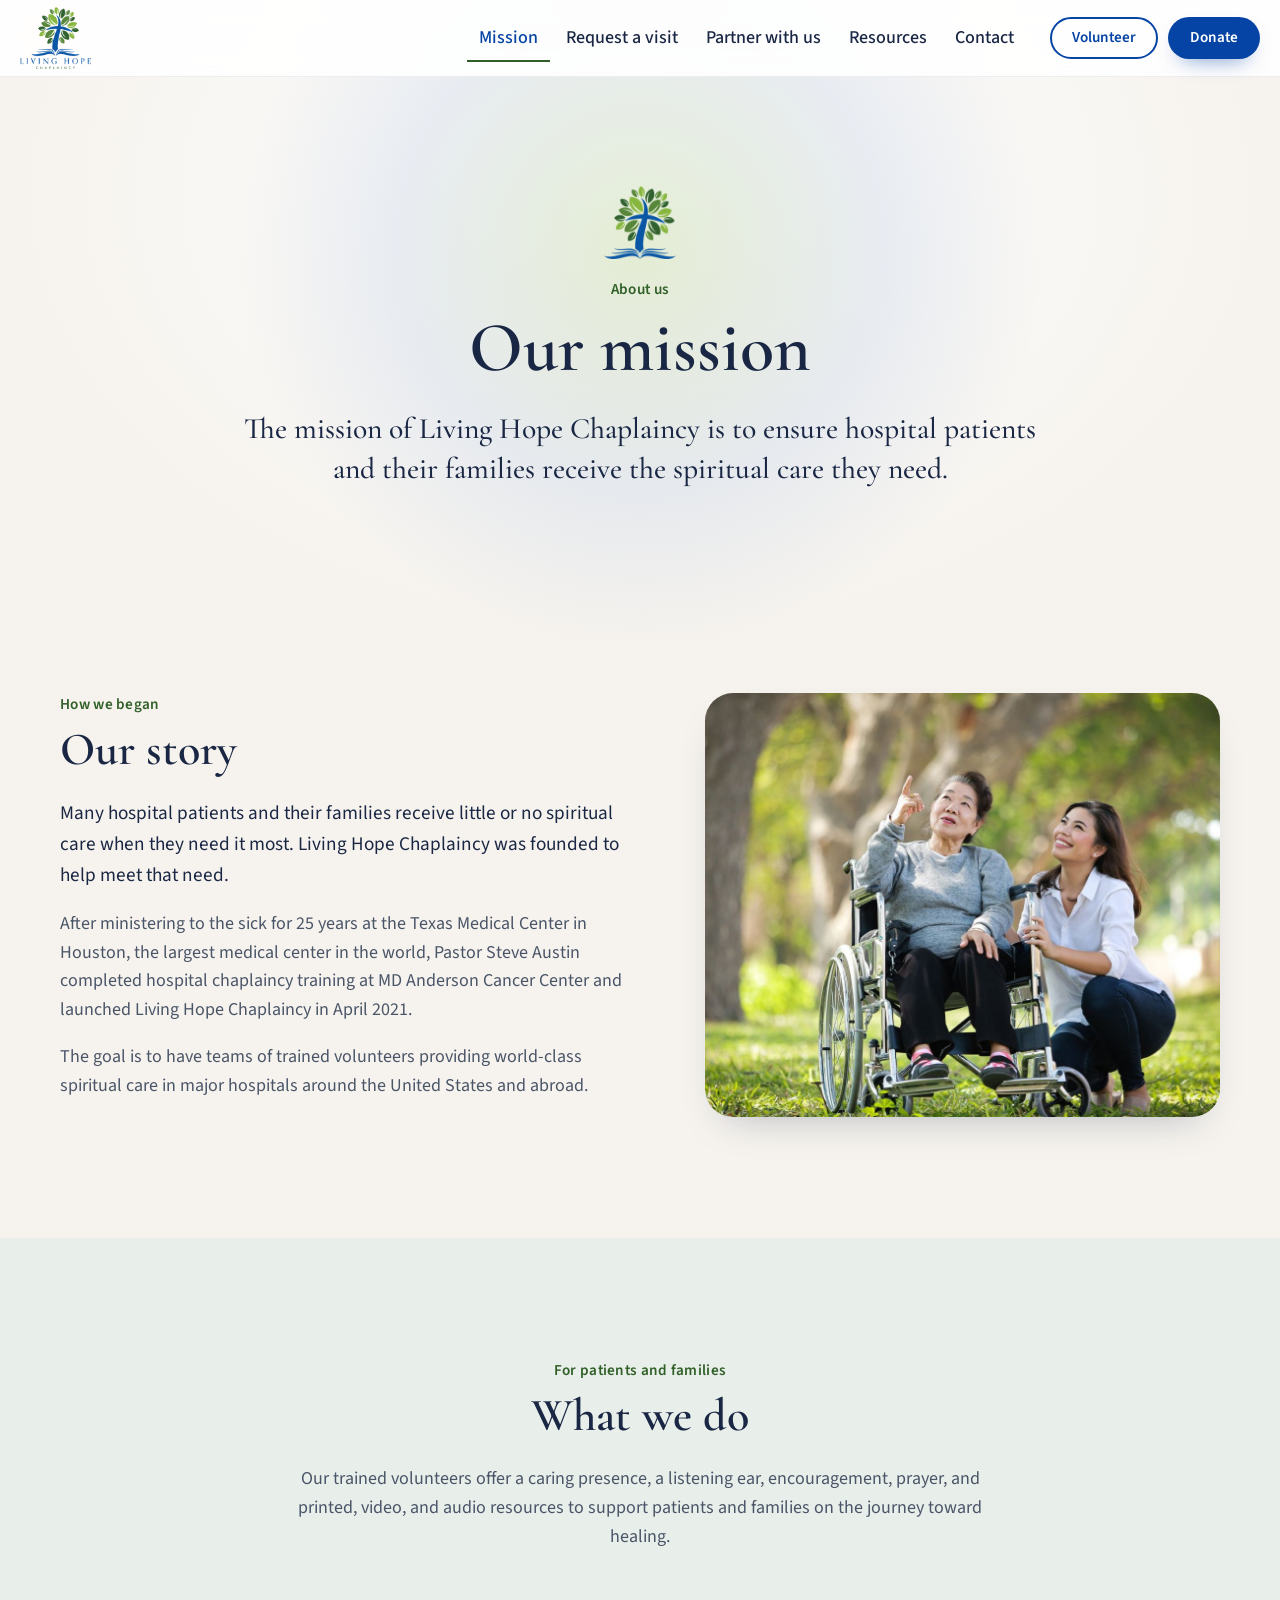
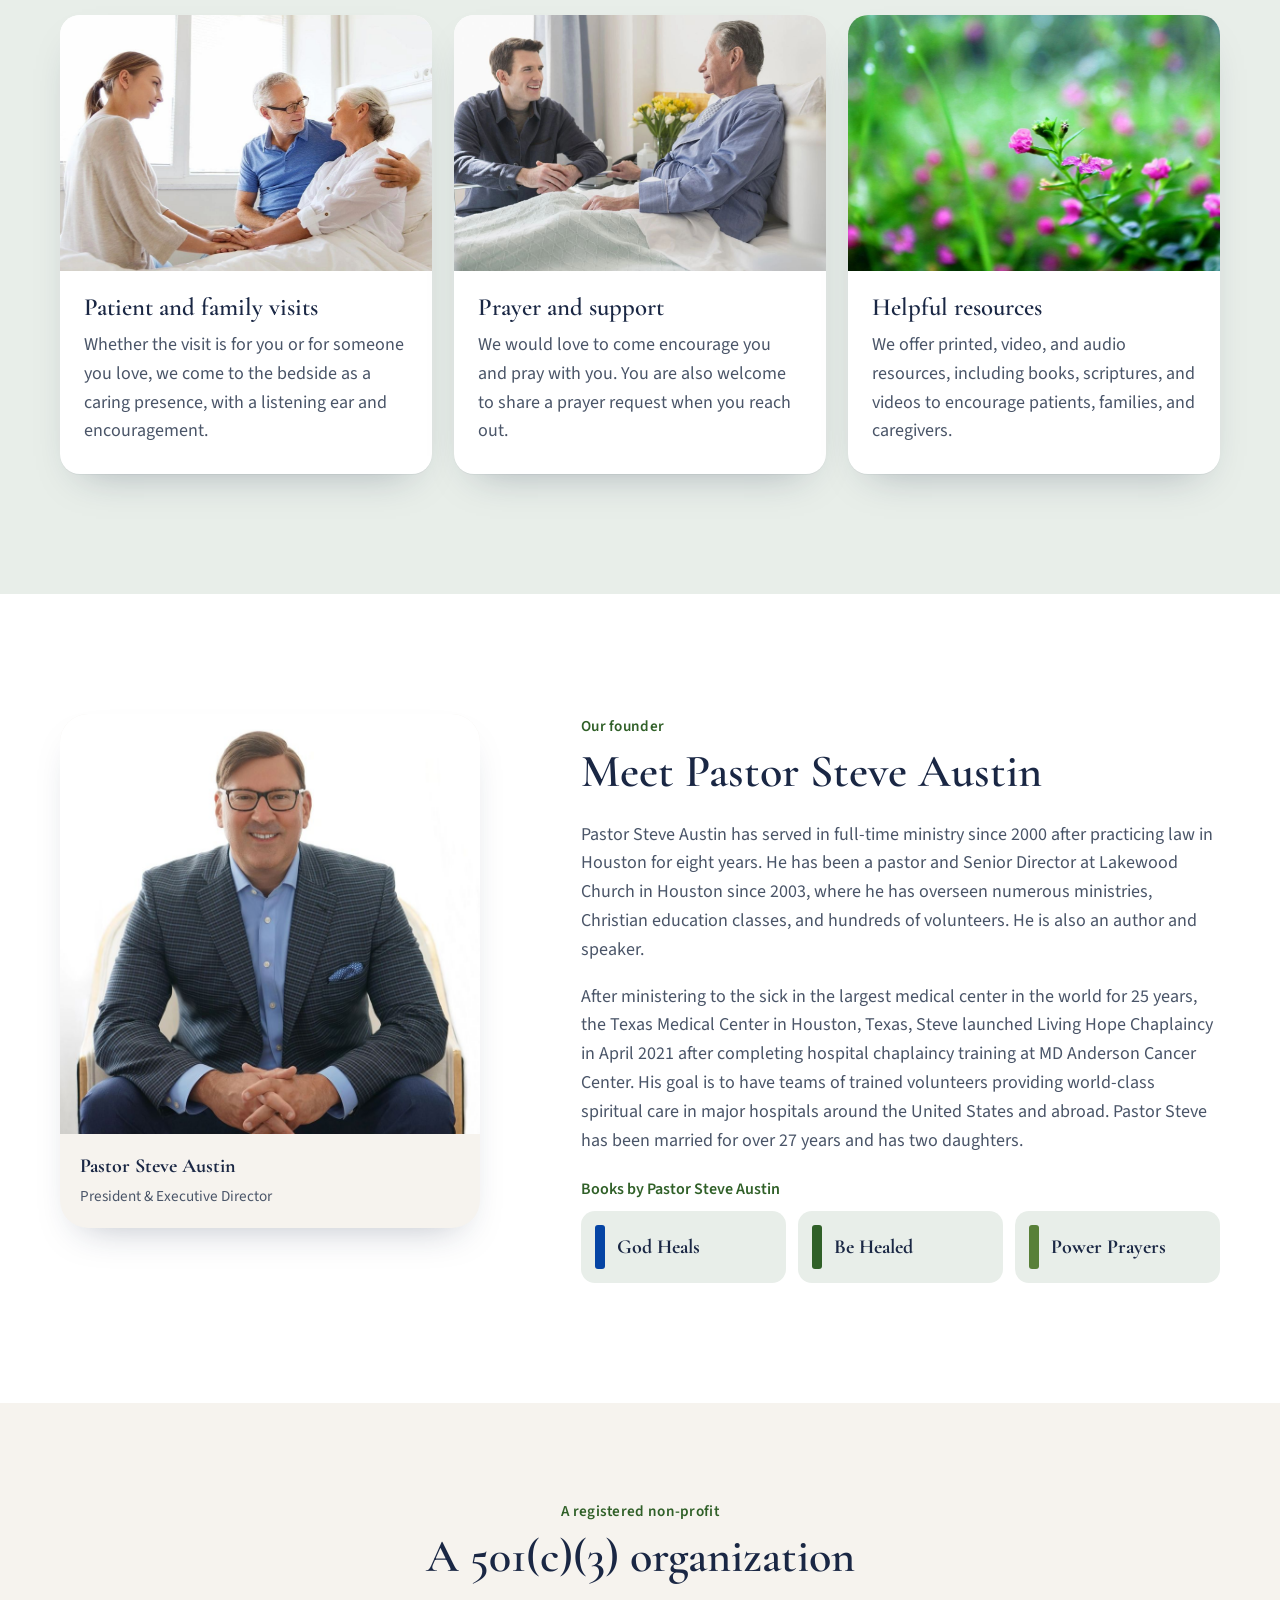
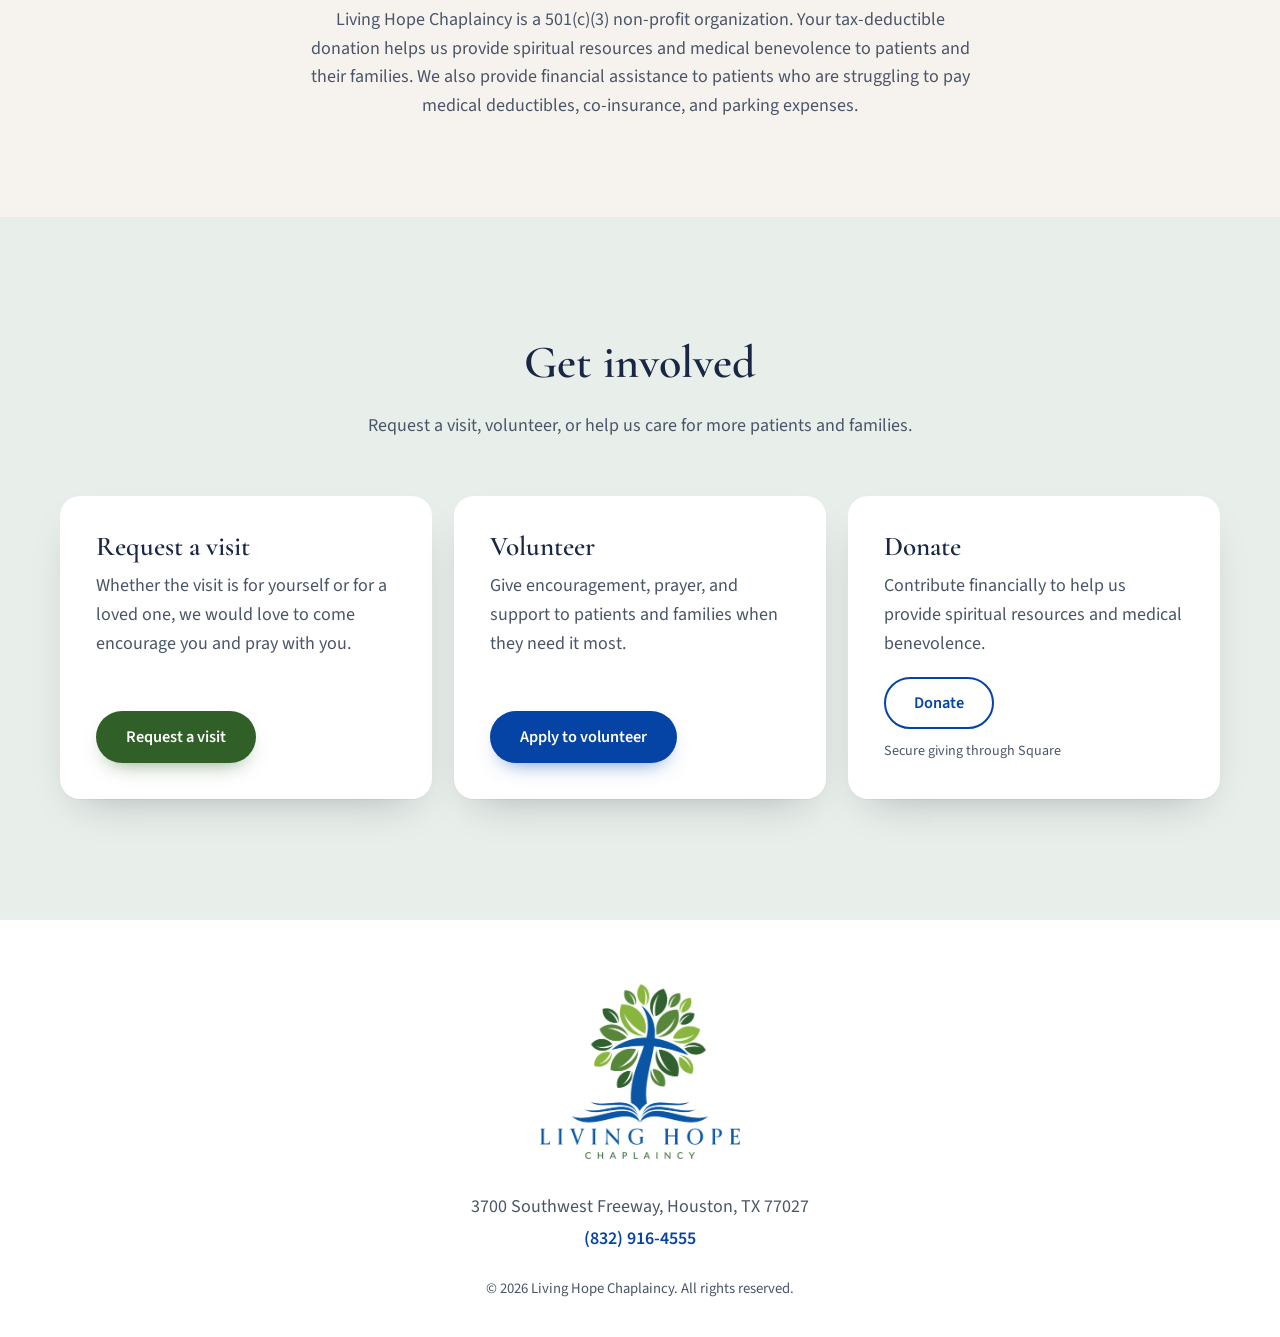
==== commit e0cba245: "Send visit requests to the contact form and bump the script cache key. The homepage button now says " ====
--- a/about.html
+++ b/about.html
@@ -15,8 +15,8 @@
   <link rel="preconnect" href="https://fonts.googleapis.com">
   <link rel="preconnect" href="https://fonts.gstatic.com" crossorigin>
   <link href="https://fonts.googleapis.com/css2?family=Cormorant+Garamond:ital,wght@0,500;0,600;1,500&family=Source+Sans+3:wght@400;500;600&display=swap" rel="stylesheet">
-  <link rel="stylesheet" href="styles.css">
-  <link rel="stylesheet" href="about.css">
+  <link rel="stylesheet" href="styles.css?v=5">
+  <link rel="stylesheet" href="about.css?v=4">
 </head>
 <body class="page-about">
   <a class="skip-link" href="#main">Skip to content</a>
@@ -180,6 +180,6 @@
     </div>
   </footer>
 
-  <script src="script.js" defer></script>
+  <script src="script.js?v=5" defer></script>
 </body>
 </html>
--- a/styles.css
+++ b/styles.css
@@ -121,7 +121,8 @@
 
 /* 3. Request a visit */
 .visit{background:var(--mist)}
-.visit-grid{display:grid;grid-template-columns:1.05fr .95fr;gap:clamp(36px,6vw,80px);align-items:center}
+.visit-grid{display:grid;grid-template-columns:1.05fr .95fr;gap:clamp(36px,6vw,80px);align-items:start}
+.visit-text .eyebrow{line-height:1;margin-bottom:.8em}
 .visit-text p:not(.lead):not(.eyebrow):not(.verse){color:var(--slate)}
 .visit-actions{display:flex;flex-wrap:wrap;align-items:center;gap:16px;margin:28px 0 24px}
 .phone-card{display:inline-flex;align-items:center;gap:14px;padding:10px 22px 10px 10px;background:#fff;border-radius:999px;text-decoration:none;color:var(--navy);box-shadow:0 10px 24px -18px rgba(26,39,68,.5)}
@@ -131,6 +132,8 @@
 .phone-card strong{font-size:1.2rem;line-height:1.2}
 .verse{font-family:var(--serif);font-size:1.2rem;color:var(--green);margin:0}
 .verse span{font-family:var(--sans);font-size:.88rem;color:var(--slate);margin-left:.3em}
+.visit-text .verse{font-size:clamp(1.35rem,1.2rem + .45vw,1.5rem);line-height:1.35}
+.visit-text .verse span{font-size:.95rem}
 .visit-photo{border-radius:28px;box-shadow:var(--shadow);aspect-ratio:4/3.4}
 .visit-photo img{width:100%;height:100%;object-fit:cover;object-position:60% 50%}
 
@@ -300,8 +303,8 @@
 .section-head p:not(.eyebrow){color:var(--slate)}
 .offer-list{list-style:none;margin:clamp(40px,6vw,64px) 0 0;padding:0;display:grid;grid-template-columns:repeat(4,1fr);gap:18px}
 .offer-list li{display:flex;align-items:center;gap:14px;background:#fff;border-radius:var(--radius);padding:18px 20px;font-family:var(--serif);font-size:1.35rem;font-weight:600;line-height:1.2;box-shadow:0 1px 0 rgba(26,39,68,.05),0 14px 30px -24px rgba(26,39,68,.45)}
-.offer-icon,.req-icon{flex:none;display:grid;place-items:center;width:46px;height:46px;border-radius:50%;background:var(--mist);color:var(--green)}
-.offer-icon svg,.req-icon svg{width:22px;height:22px}
+.offer-icon,.req-icon{flex:none;display:grid;place-items:center;width:36px;height:36px;border-radius:50%;background:var(--mist);color:var(--green)}
+.offer-icon svg,.req-icon svg{width:18px;height:18px}
 .page-volunteer .pledge{margin-top:22px}
 .req-grid{display:grid;grid-template-columns:repeat(3,1fr);gap:22px}
 .req-card{background:#fff;border-radius:var(--radius);padding:26px;box-shadow:0 1px 0 rgba(26,39,68,.05),0 14px 30px -24px rgba(26,39,68,.45)}
@@ -405,3 +408,6 @@
   .zoom{transform:none}
   .site-header{transform:none}
 }
+
+.page-hero-home{display:inline-block;border-radius:12px}
+.page-hero-home:focus-visible{outline:2px solid var(--blue);outline-offset:4px}
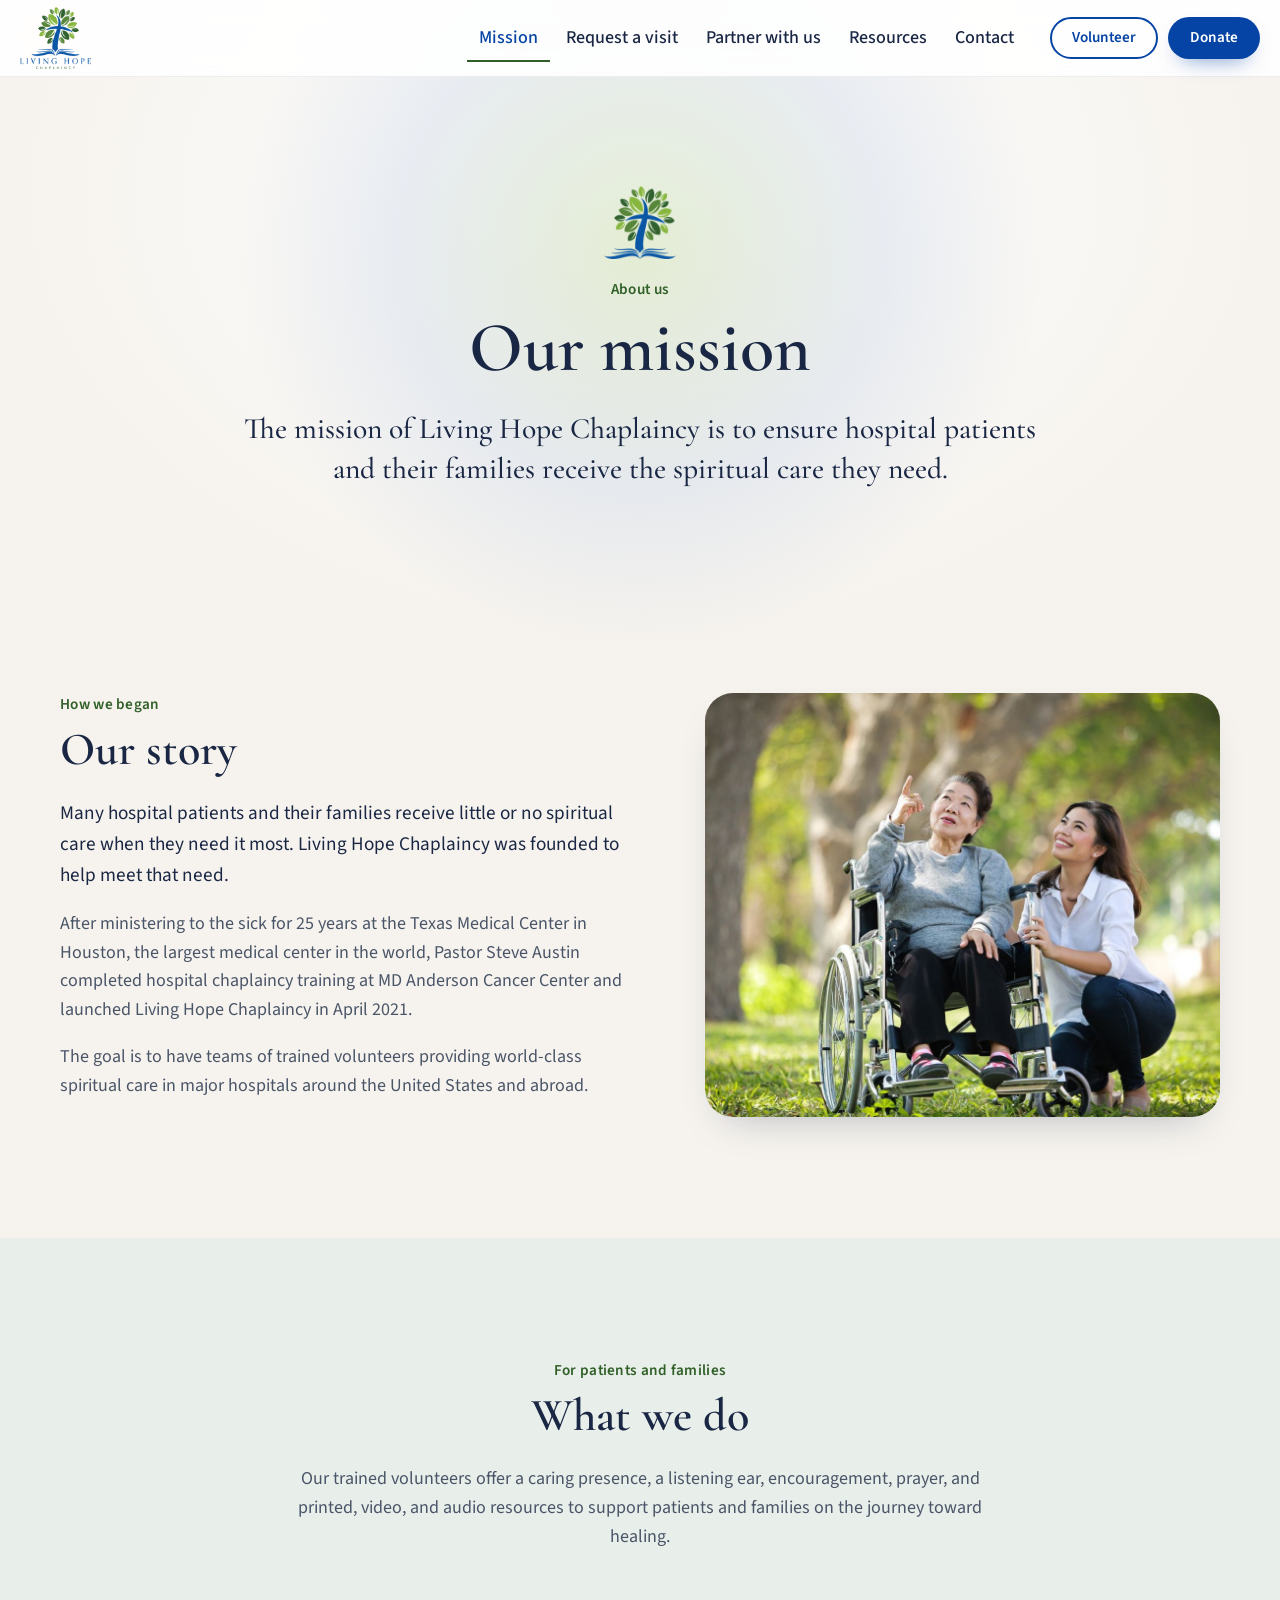
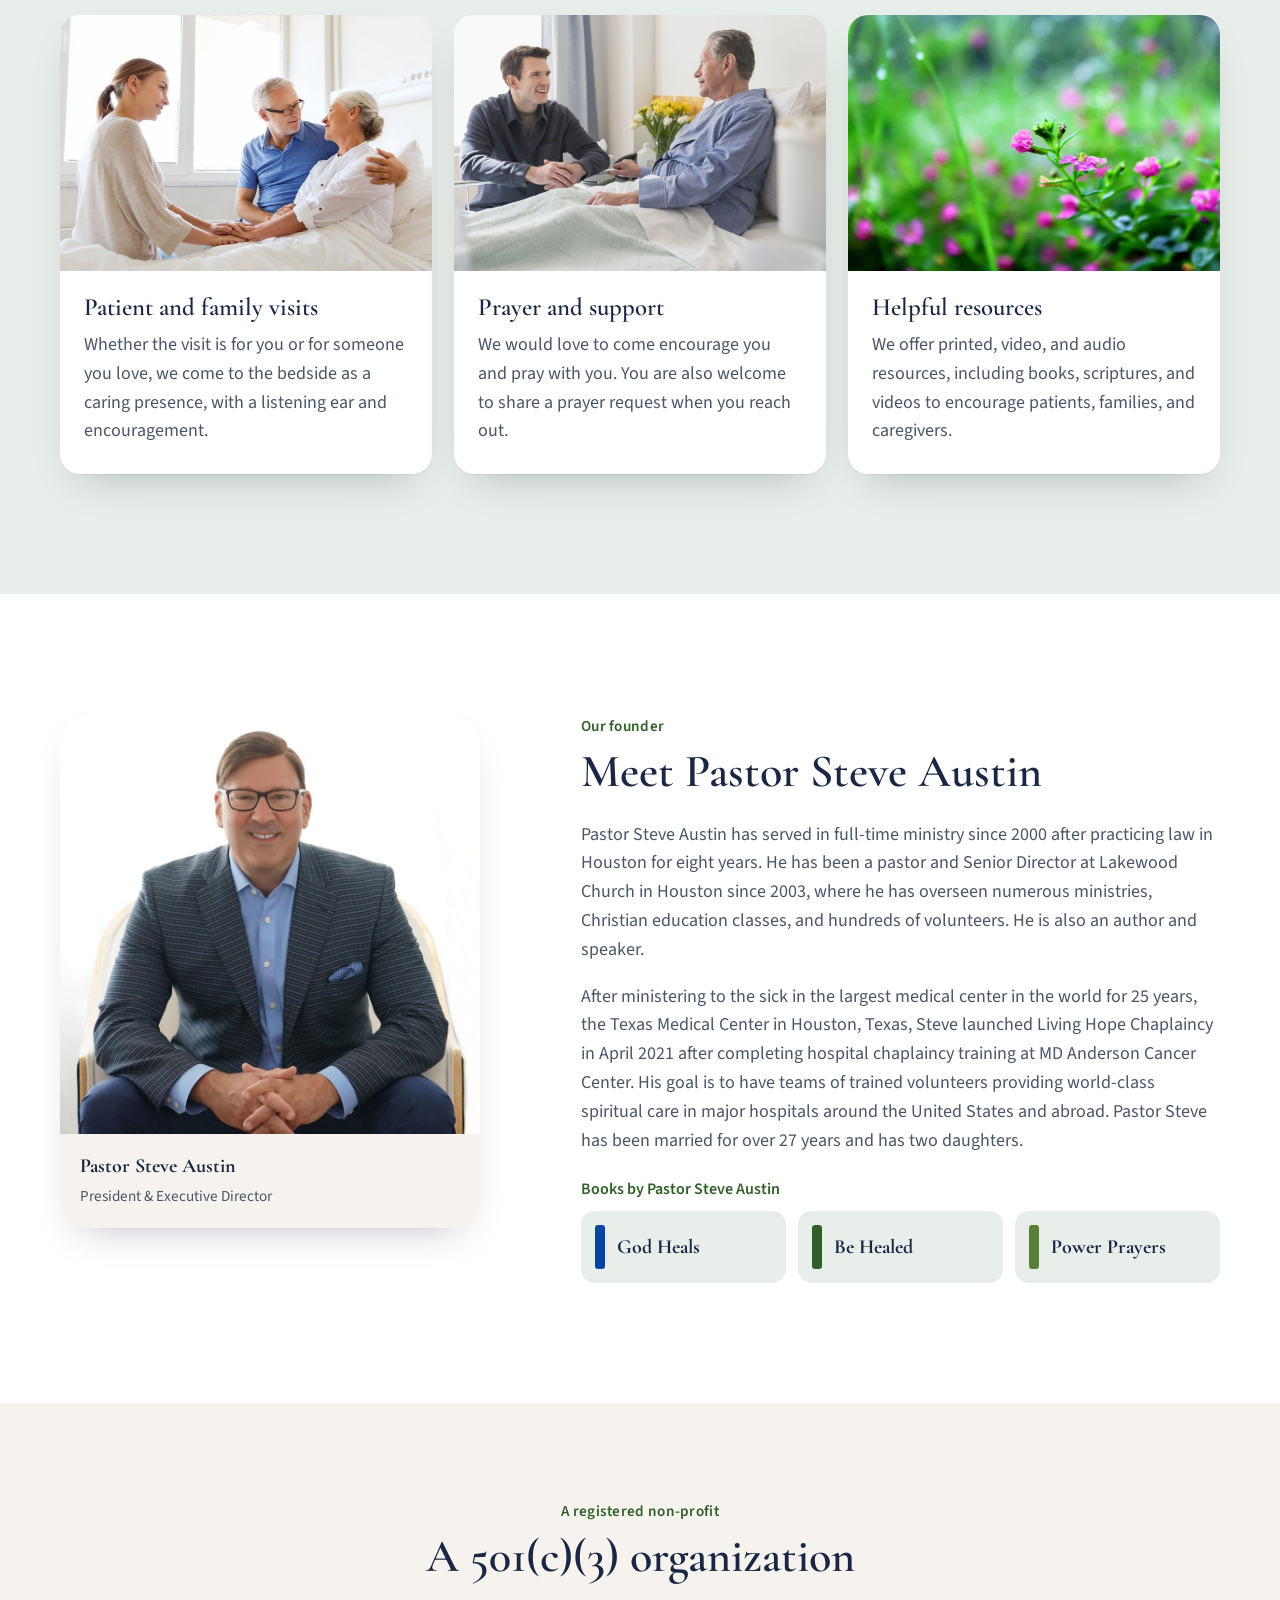
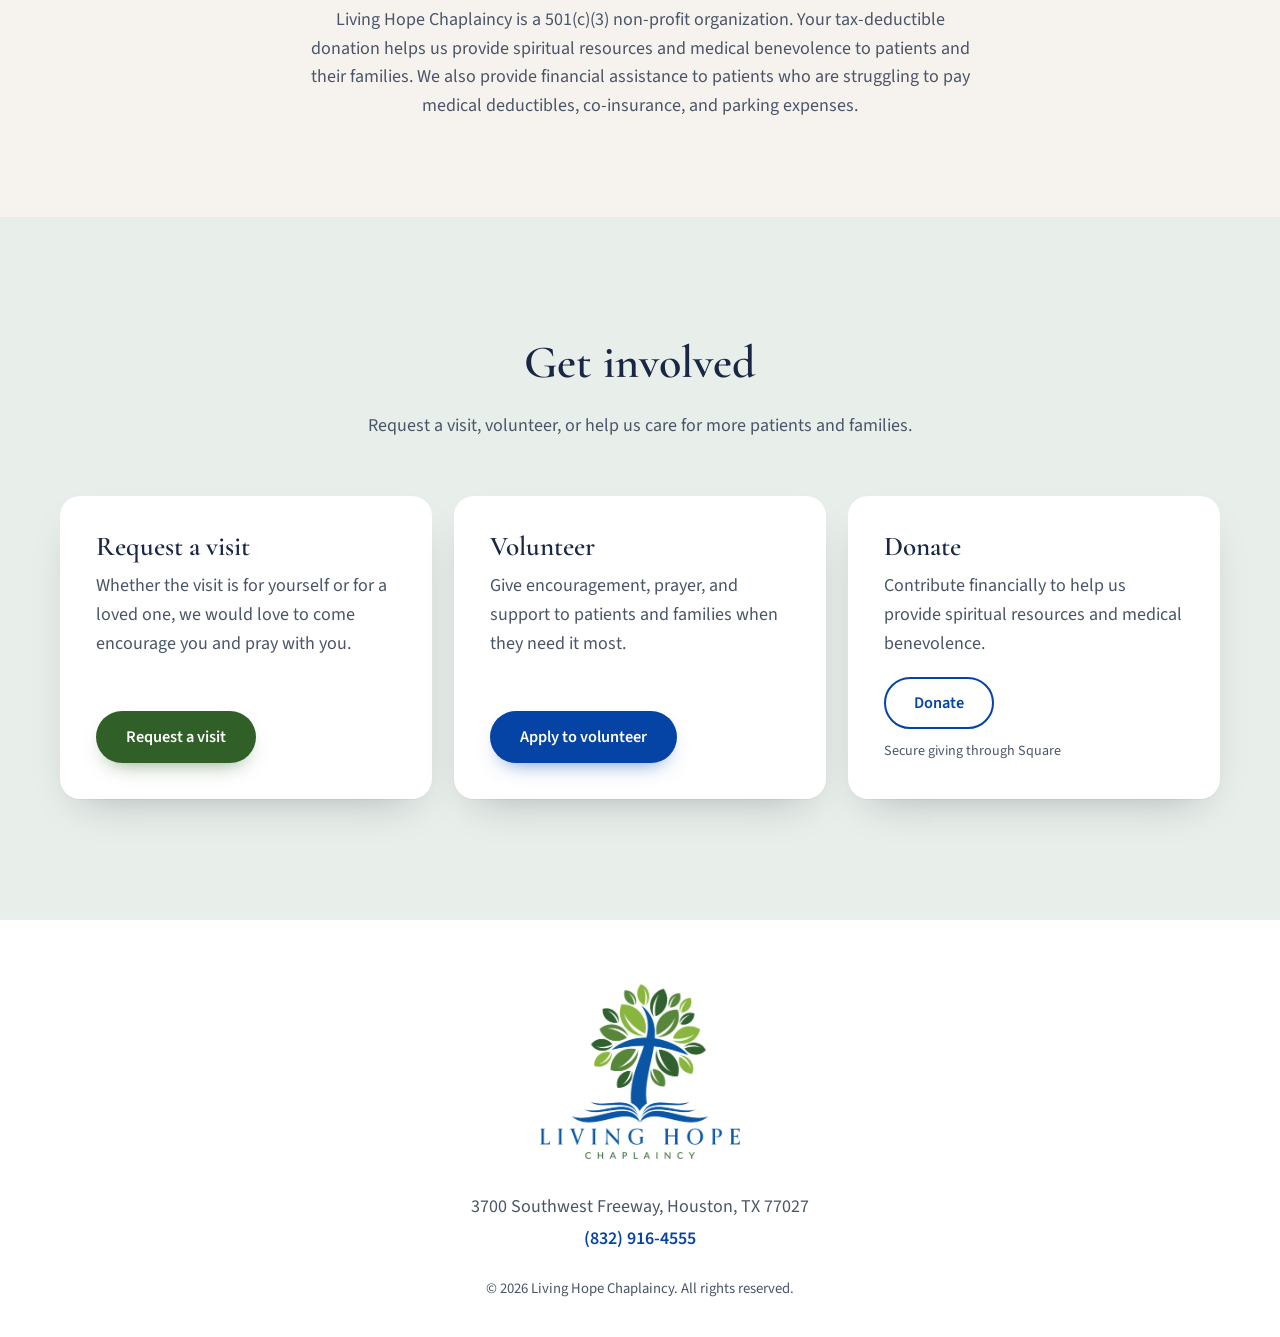
==== commit ce0d02f6: "Add a homepage Get in touch strip and a real Instagram link. The contact strip validates name, email" ====
--- a/about.html
+++ b/about.html
@@ -15,7 +15,7 @@
   <link rel="preconnect" href="https://fonts.googleapis.com">
   <link rel="preconnect" href="https://fonts.gstatic.com" crossorigin>
   <link href="https://fonts.googleapis.com/css2?family=Cormorant+Garamond:ital,wght@0,500;0,600;1,500&family=Source+Sans+3:wght@400;500;600&display=swap" rel="stylesheet">
-  <link rel="stylesheet" href="styles.css?v=5">
+  <link rel="stylesheet" href="styles.css?v=6">
   <link rel="stylesheet" href="about.css?v=4">
 </head>
 <body class="page-about">
@@ -180,6 +180,6 @@
     </div>
   </footer>
 
-  <script src="script.js?v=5" defer></script>
+  <script src="script.js?v=6" defer></script>
 </body>
 </html>
--- a/styles.css
+++ b/styles.css
@@ -362,6 +362,39 @@
   .embed-slot{min-height:240px}
 }
 
+/* ===== Get in touch strip (homepage, section#get-in-touch) =====
+   Self-contained: delete this whole block if the strip is removed from index.html. */
+.contact-strip{background:var(--mist);border-top:1px solid rgba(26,39,68,.06);padding:clamp(48px,6vw,72px) 0}
+.contact-strip-inner{display:grid;grid-template-columns:.75fr 1.25fr;gap:clamp(28px,5vw,64px);align-items:start}
+.contact-strip-intro h2{font-size:clamp(1.8rem,2.6vw,2.3rem);margin-bottom:.35em}
+.contact-strip-intro>p:not(.eyebrow){color:var(--slate);margin-bottom:1.2em}
+.contact-strip-call{display:inline-flex;align-items:center;gap:10px;color:var(--navy);text-decoration:none;font-size:1rem}
+.contact-strip-call .phone-icon{width:36px;height:36px}
+.contact-strip-call strong{color:var(--blue);white-space:nowrap}
+.contact-strip-call:hover strong{text-decoration:underline}
+.contact-strip-card{background:#fff;border-radius:22px;padding:clamp(20px,3vw,30px);box-shadow:0 1px 0 rgba(26,39,68,.05),0 14px 30px -24px rgba(26,39,68,.45)}
+.contact-strip .form-grid{gap:14px 16px}
+.contact-strip .field input,.contact-strip .field select,.contact-strip .field textarea{padding:11px 13px}
+.contact-strip .field textarea{min-height:88px}
+.contact-strip .form-error{margin:12px 0 0}
+.contact-strip-submit{display:flex;align-items:center;justify-content:space-between;gap:16px;margin-top:16px}
+.contact-strip-submit .form-note{margin:0}
+.contact-strip .form-thanks{padding:18px 8px}
+.contact-strip .form-thanks h3{font-size:1.7rem}
+@media (min-width:1100px){
+  .contact-strip .form-grid{grid-template-columns:repeat(3,1fr)}
+  .contact-strip .cs-topic-field{grid-column:auto}
+}
+@media (max-width:860px){
+  .contact-strip-inner{grid-template-columns:1fr}
+}
+@media (max-width:560px){
+  .contact-strip .form-grid{grid-template-columns:1fr}
+  .contact-strip-submit{flex-direction:column-reverse;align-items:stretch}
+  .contact-strip-submit .btn{width:100%}
+}
+/* ===== End of Get in touch strip ===== */
+
 /* Responsive */
 @media (max-width:980px){
   .menu-toggle{display:flex}
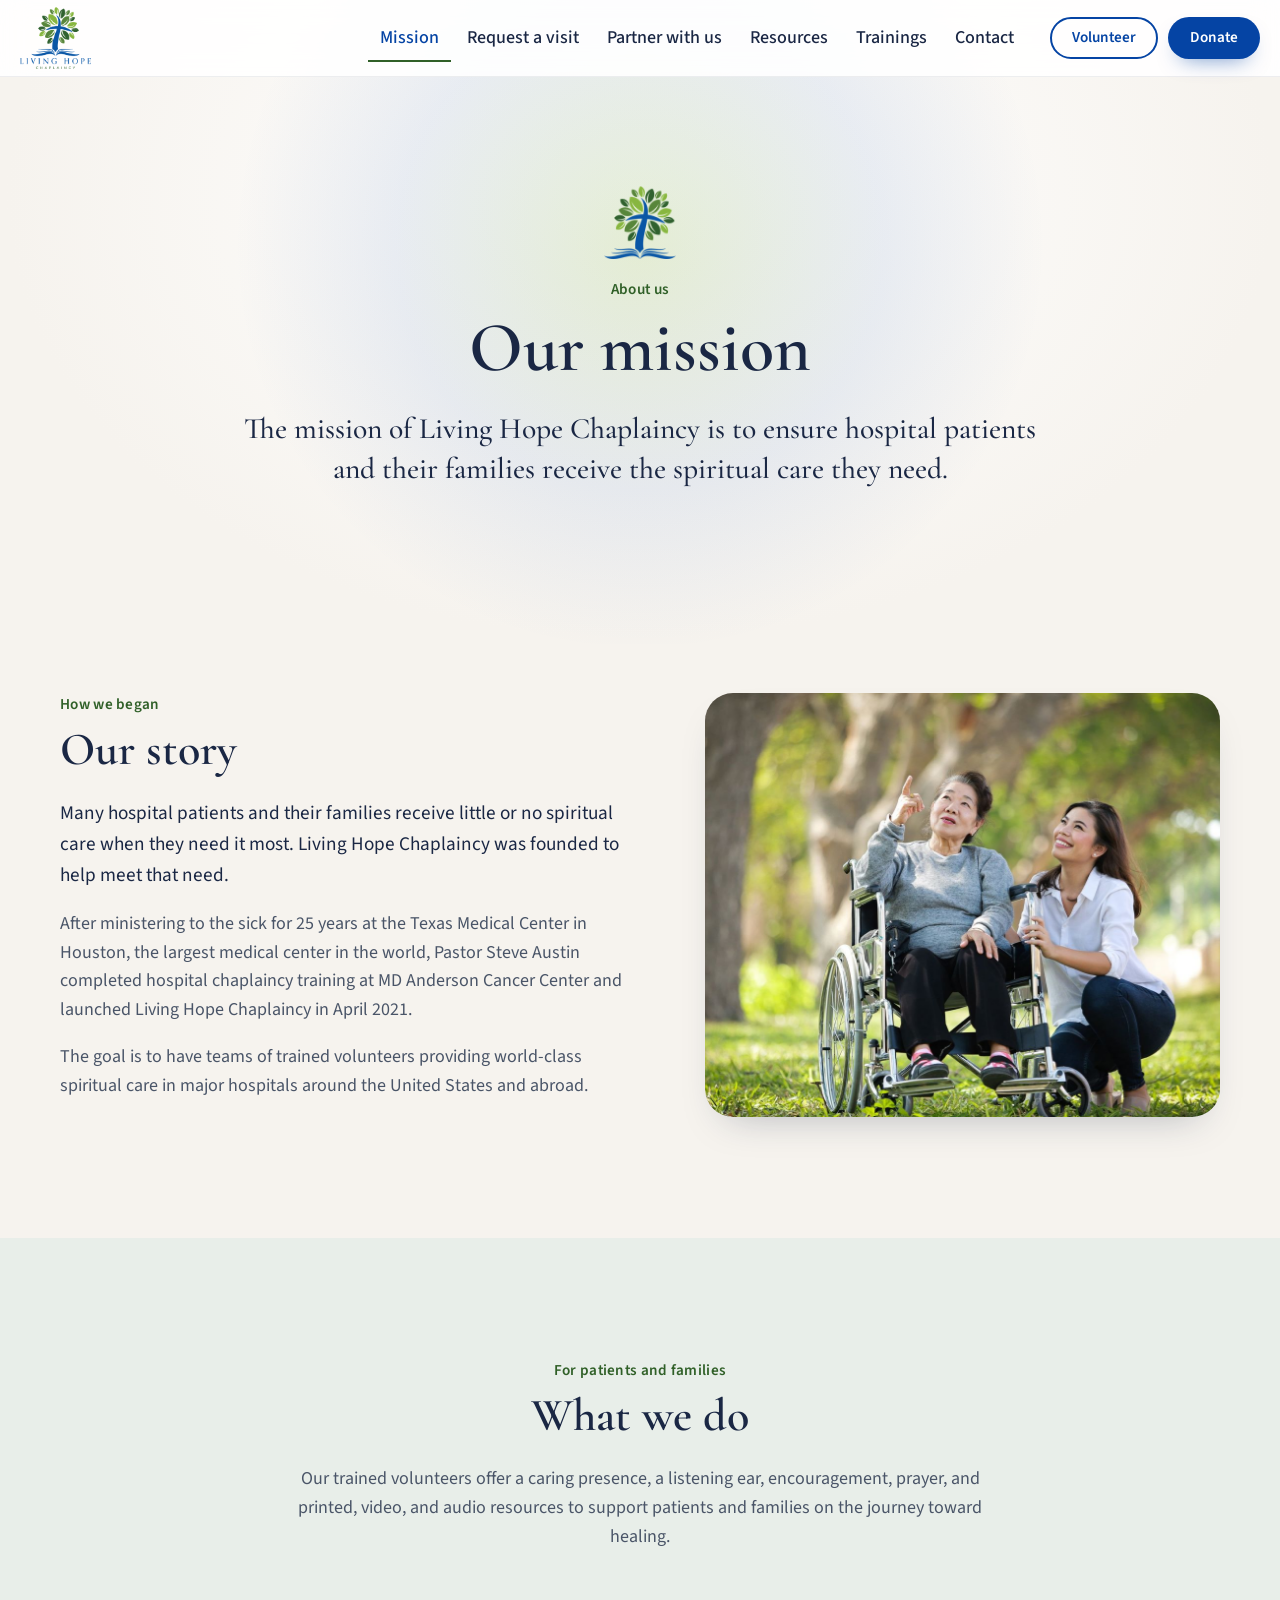
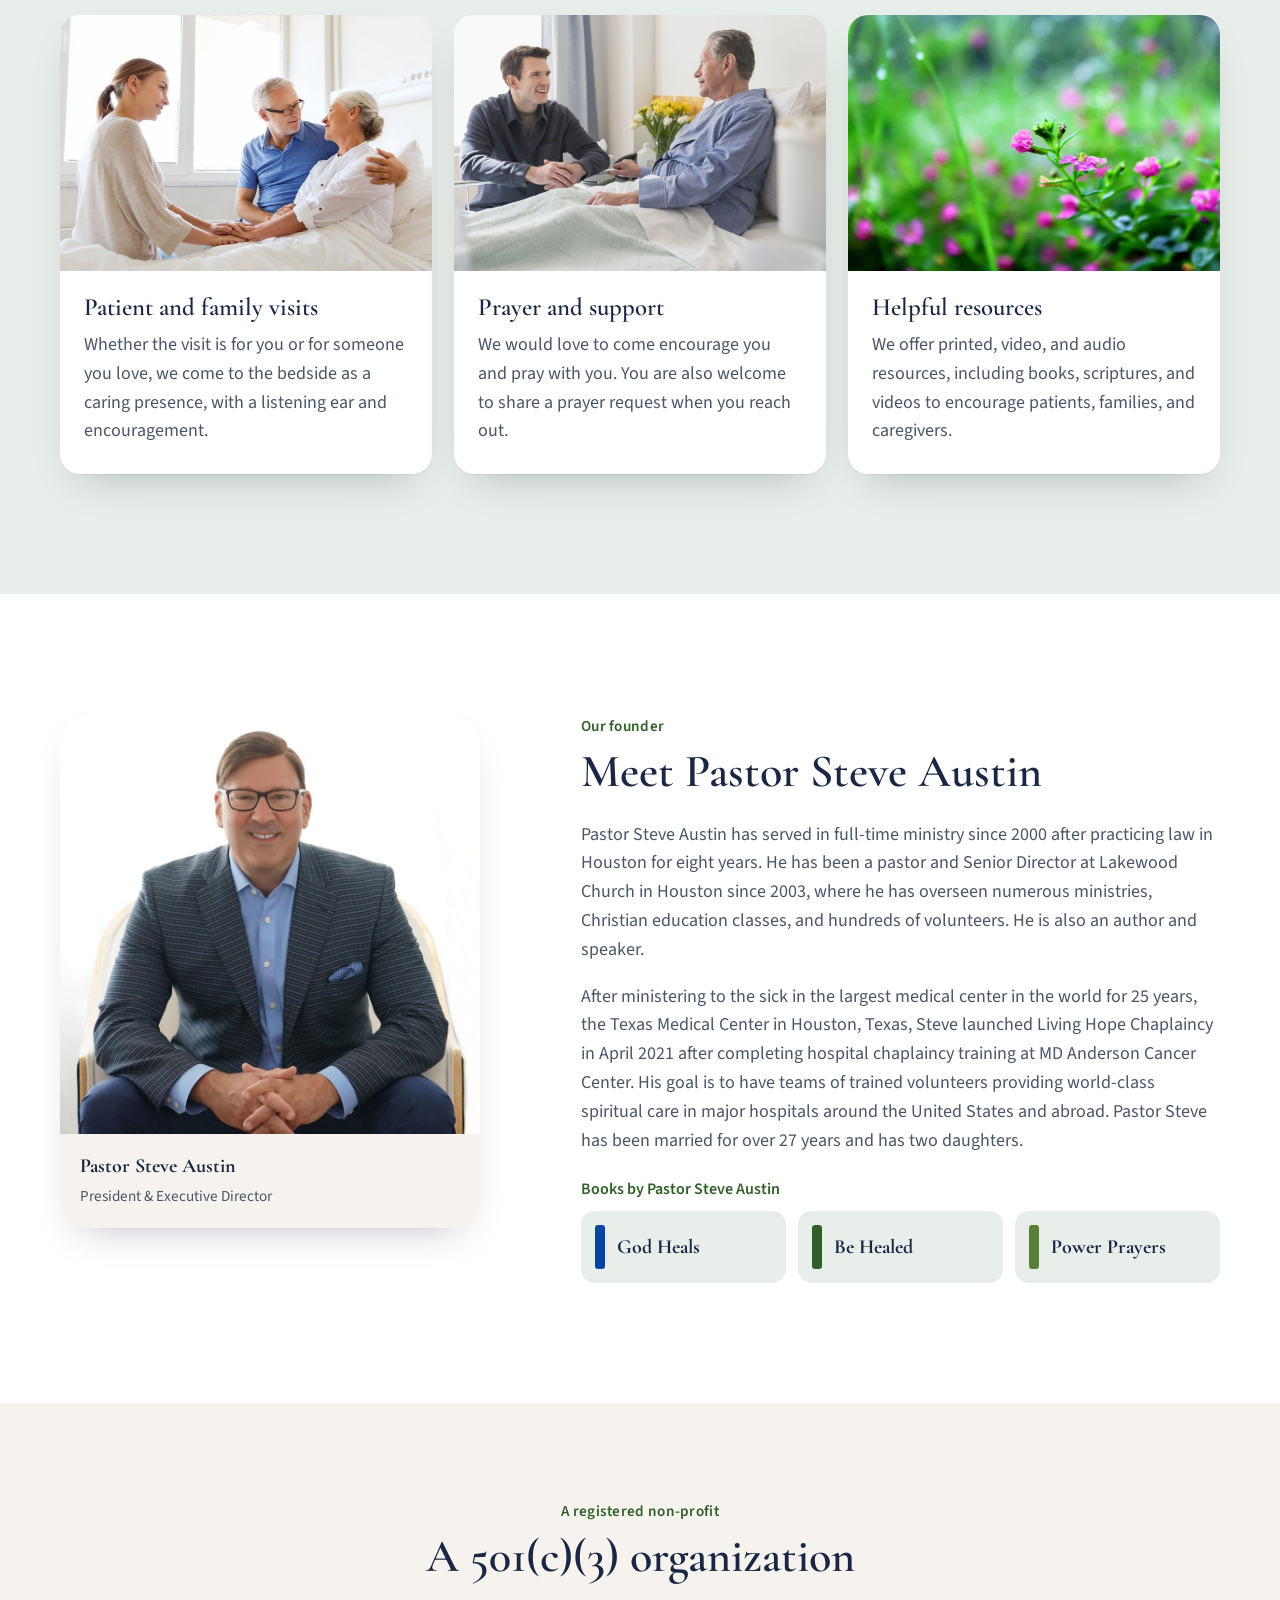
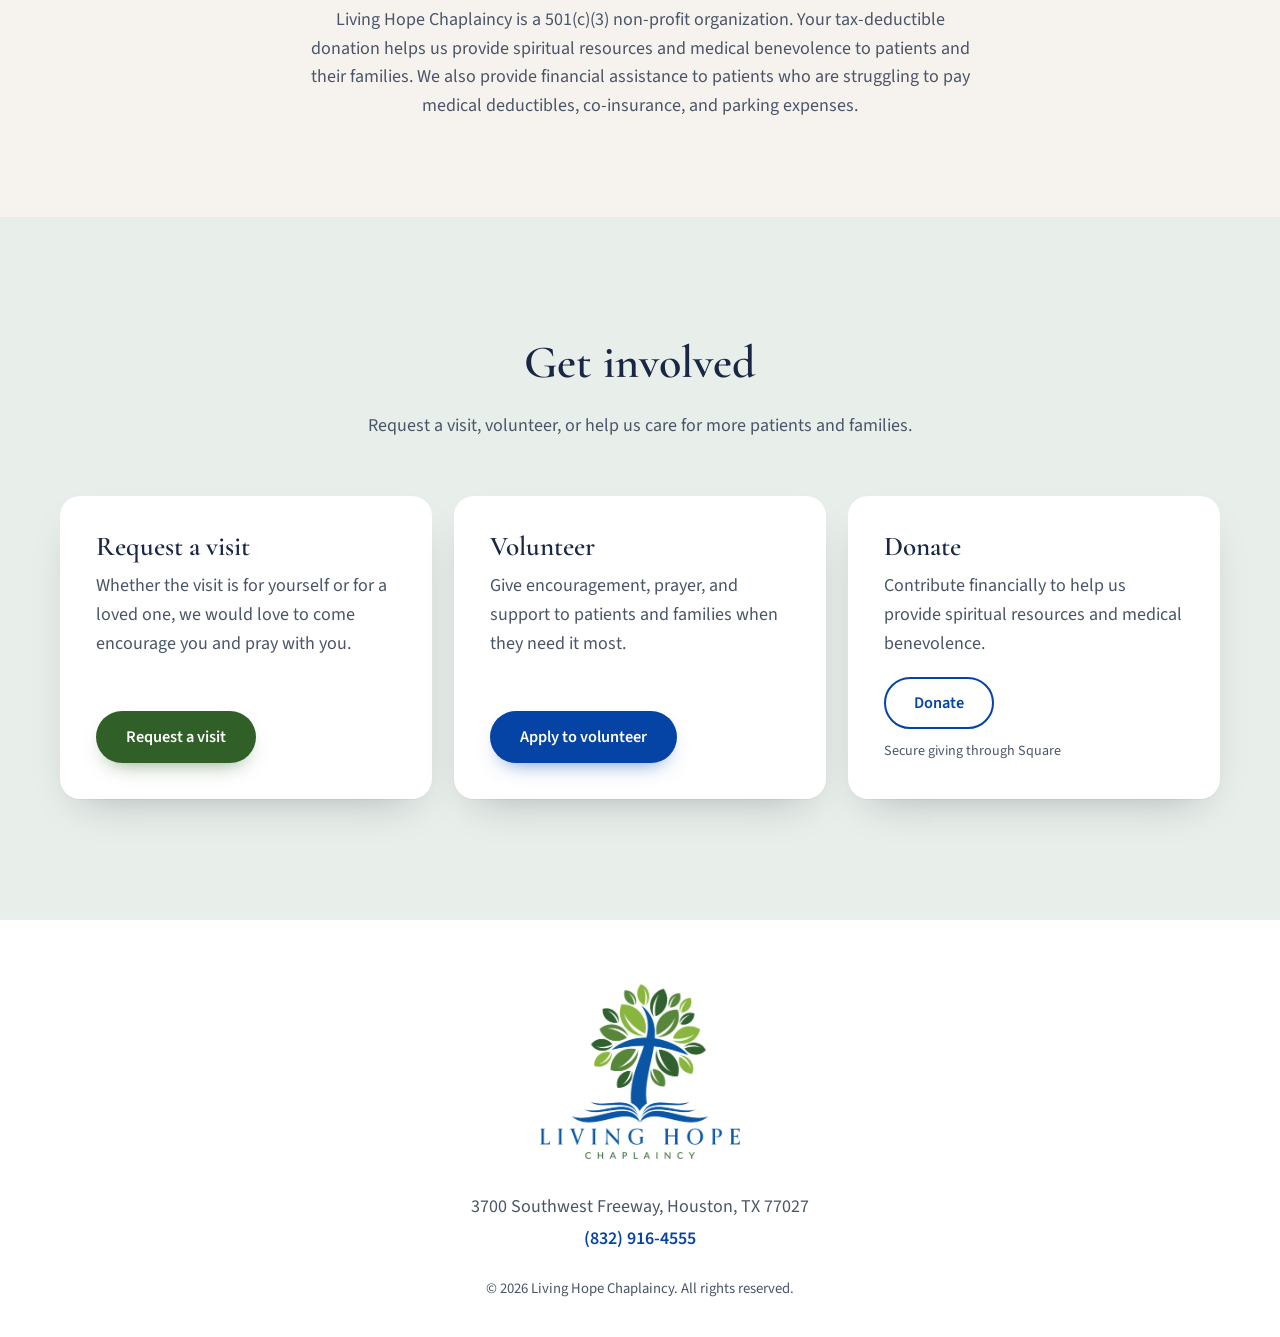
==== commit cb65b480: "Add the volunteer trainings page and bump asset cache keys to v7. The training hub includes lazy vid" ====
--- a/about.html
+++ b/about.html
@@ -15,7 +15,7 @@
   <link rel="preconnect" href="https://fonts.googleapis.com">
   <link rel="preconnect" href="https://fonts.gstatic.com" crossorigin>
   <link href="https://fonts.googleapis.com/css2?family=Cormorant+Garamond:ital,wght@0,500;0,600;1,500&family=Source+Sans+3:wght@400;500;600&display=swap" rel="stylesheet">
-  <link rel="stylesheet" href="styles.css?v=6">
+  <link rel="stylesheet" href="styles.css?v=7">
   <link rel="stylesheet" href="about.css?v=4">
 </head>
 <body class="page-about">
@@ -32,6 +32,9 @@
           <li><a href="index.html#request-a-visit">Request a visit</a></li>
           <li><a href="partners.html">Partner with us</a></li>
           <li><a href="index.html#resources">Resources</a></li>
+          <!-- TRAININGS NAV LINK (temporary, remove when page goes hidden) -->
+          <li><a href="trainings.html">Trainings</a></li>
+          <!-- /TRAININGS NAV LINK -->
           <li><a href="#contact">Contact</a></li>
         </ul>
         <div class="nav-actions">
@@ -180,6 +183,6 @@
     </div>
   </footer>
 
-  <script src="script.js?v=6" defer></script>
+  <script src="script.js?v=7" defer></script>
 </body>
 </html>
--- a/styles.css
+++ b/styles.css
@@ -347,7 +347,6 @@
   .steps-4{grid-template-columns:repeat(2,1fr);max-width:none}
   .form-panel{grid-template-columns:1fr}
   .contact-card{grid-template-columns:1fr}
-  .nav-actions{flex-direction:column;align-items:stretch}
 }
 @media (max-width:560px){
   .req-grid,.steps-4{grid-template-columns:1fr}
@@ -396,12 +395,17 @@
 /* ===== End of Get in touch strip ===== */
 
 /* Responsive */
-@media (max-width:980px){
+/* Header nav: collapses into the menu button below 1120px (the nav has 6 links + 2 buttons) */
+@media (max-width:1120px){
   .menu-toggle{display:flex}
   .primary-nav{position:fixed;inset:76px 0 auto 0;flex-direction:column;align-items:stretch;gap:16px;padding:12px 24px 24px;background:#fff;box-shadow:0 20px 30px -20px rgba(26,39,68,.4);opacity:0;visibility:hidden;transform:translateY(-10px);transition:opacity .25s,transform .25s,visibility .25s}
   .primary-nav.is-open{opacity:1;visibility:visible;transform:none}
   .primary-nav ul{flex-direction:column}
   .primary-nav ul a{padding:14px 4px;font-size:1.1rem;border-bottom:1px solid rgba(26,39,68,.08);border-radius:0}
+  .primary-nav{max-height:calc(100vh - 76px);max-height:calc(100dvh - 76px);overflow-y:auto}
+  .nav-actions{flex-direction:column;align-items:stretch}
+}
+@media (max-width:980px){
   .mission-grid,.visit-grid,.resources-grid{grid-template-columns:1fr}
   .mission-photo{max-width:360px;margin-inline:auto}
   .visit-photo{order:-1;aspect-ratio:16/10}
